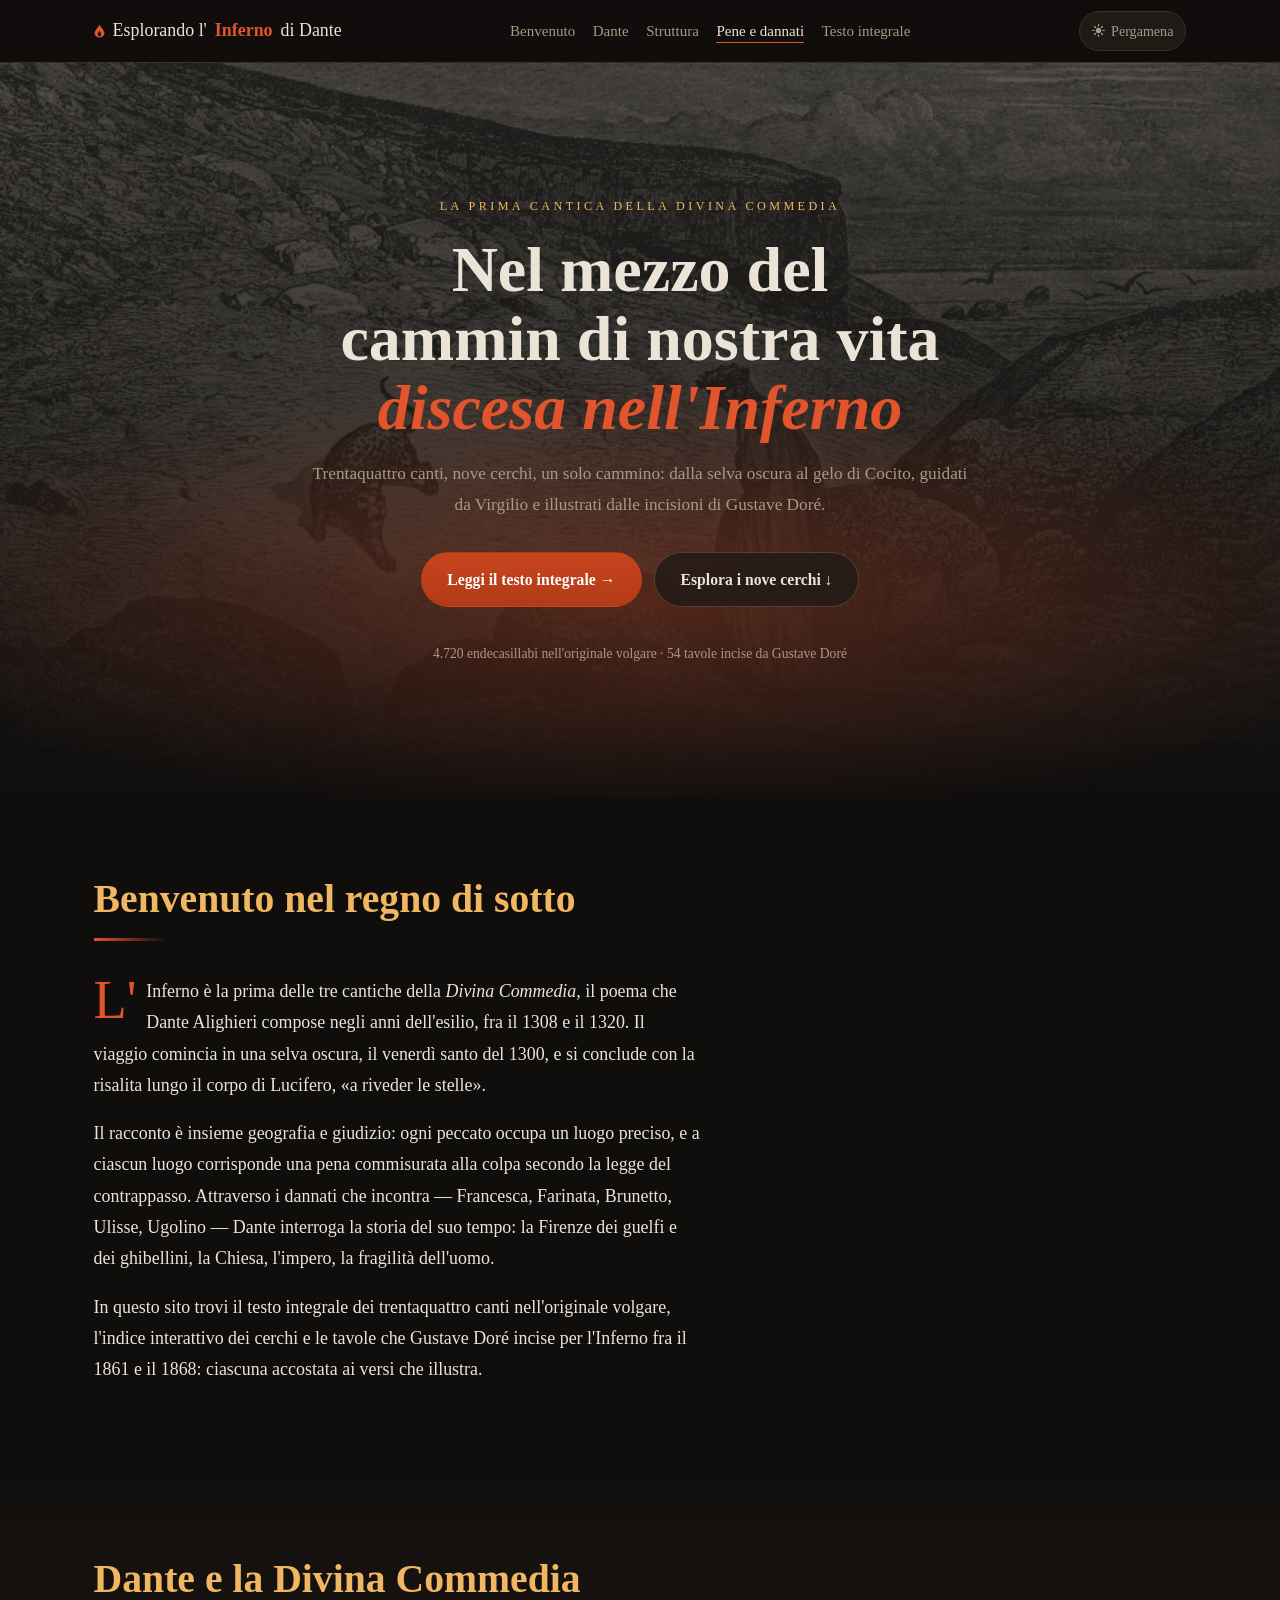
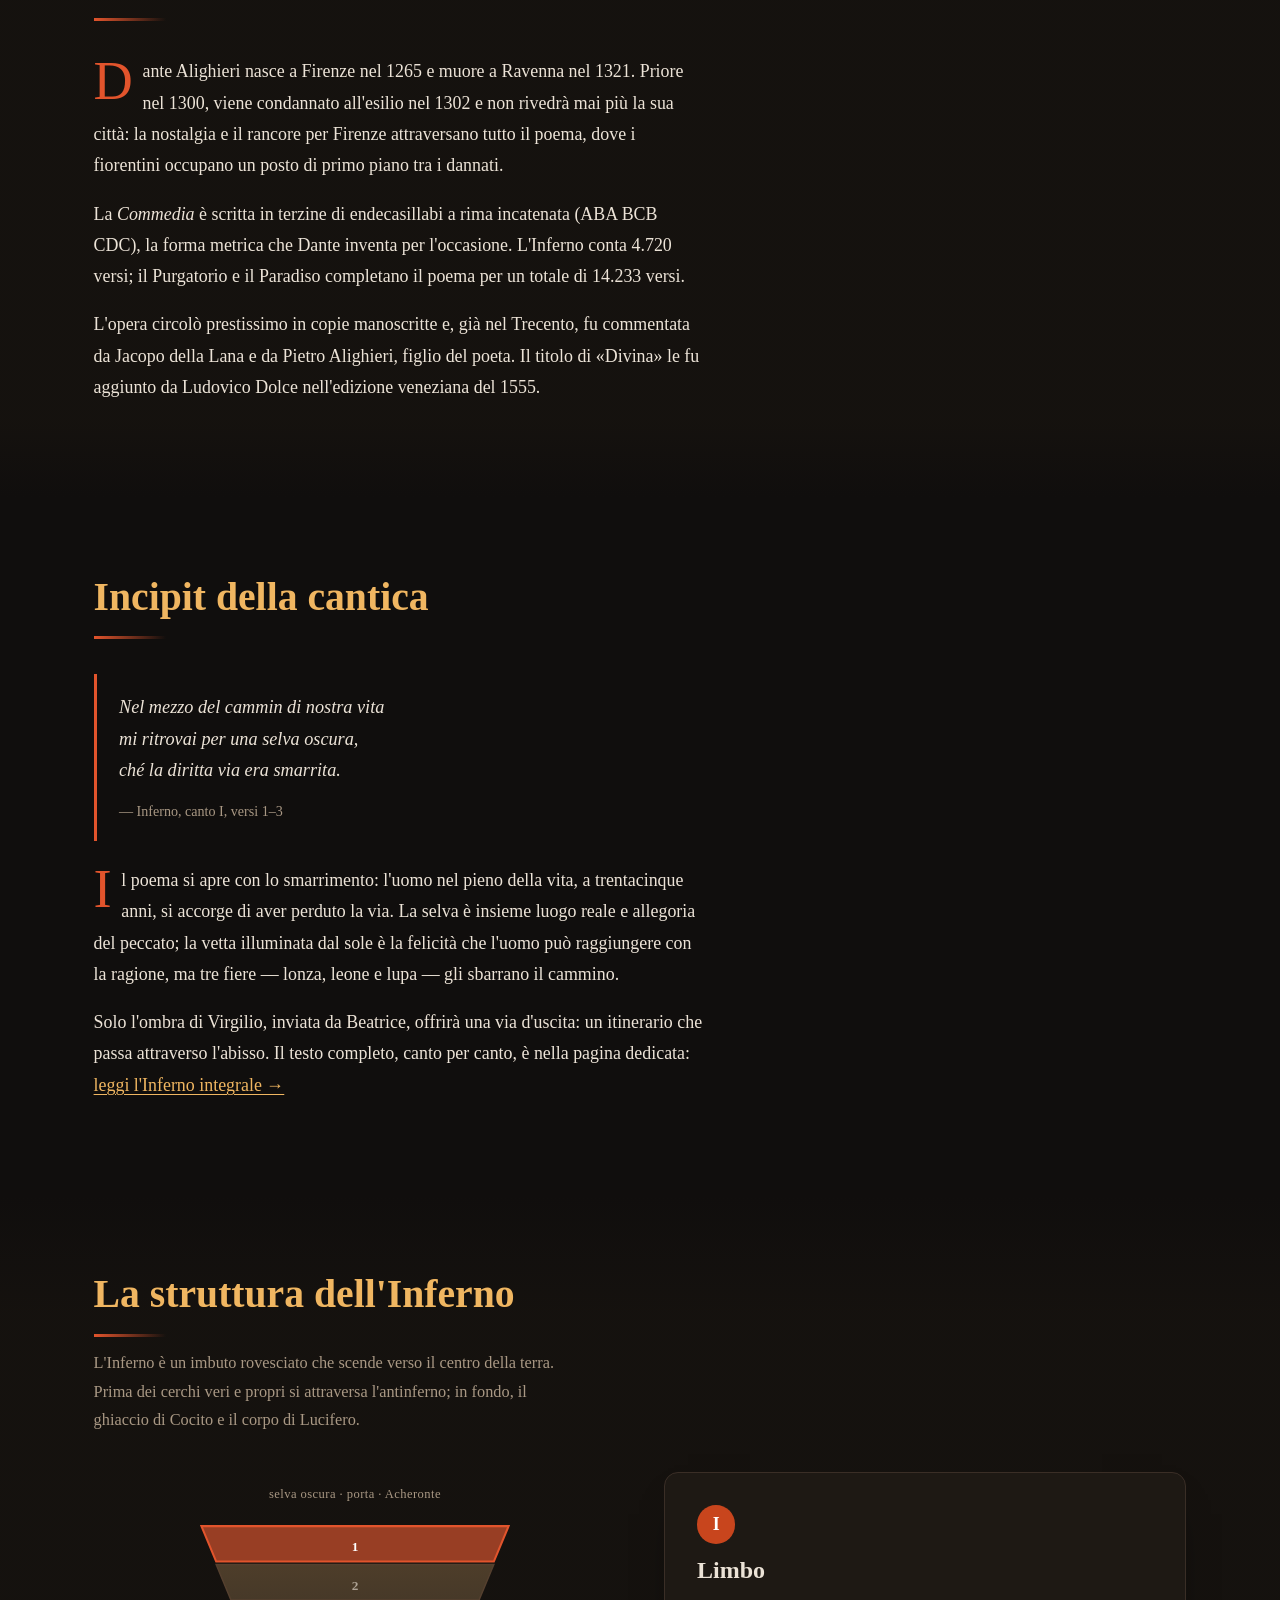
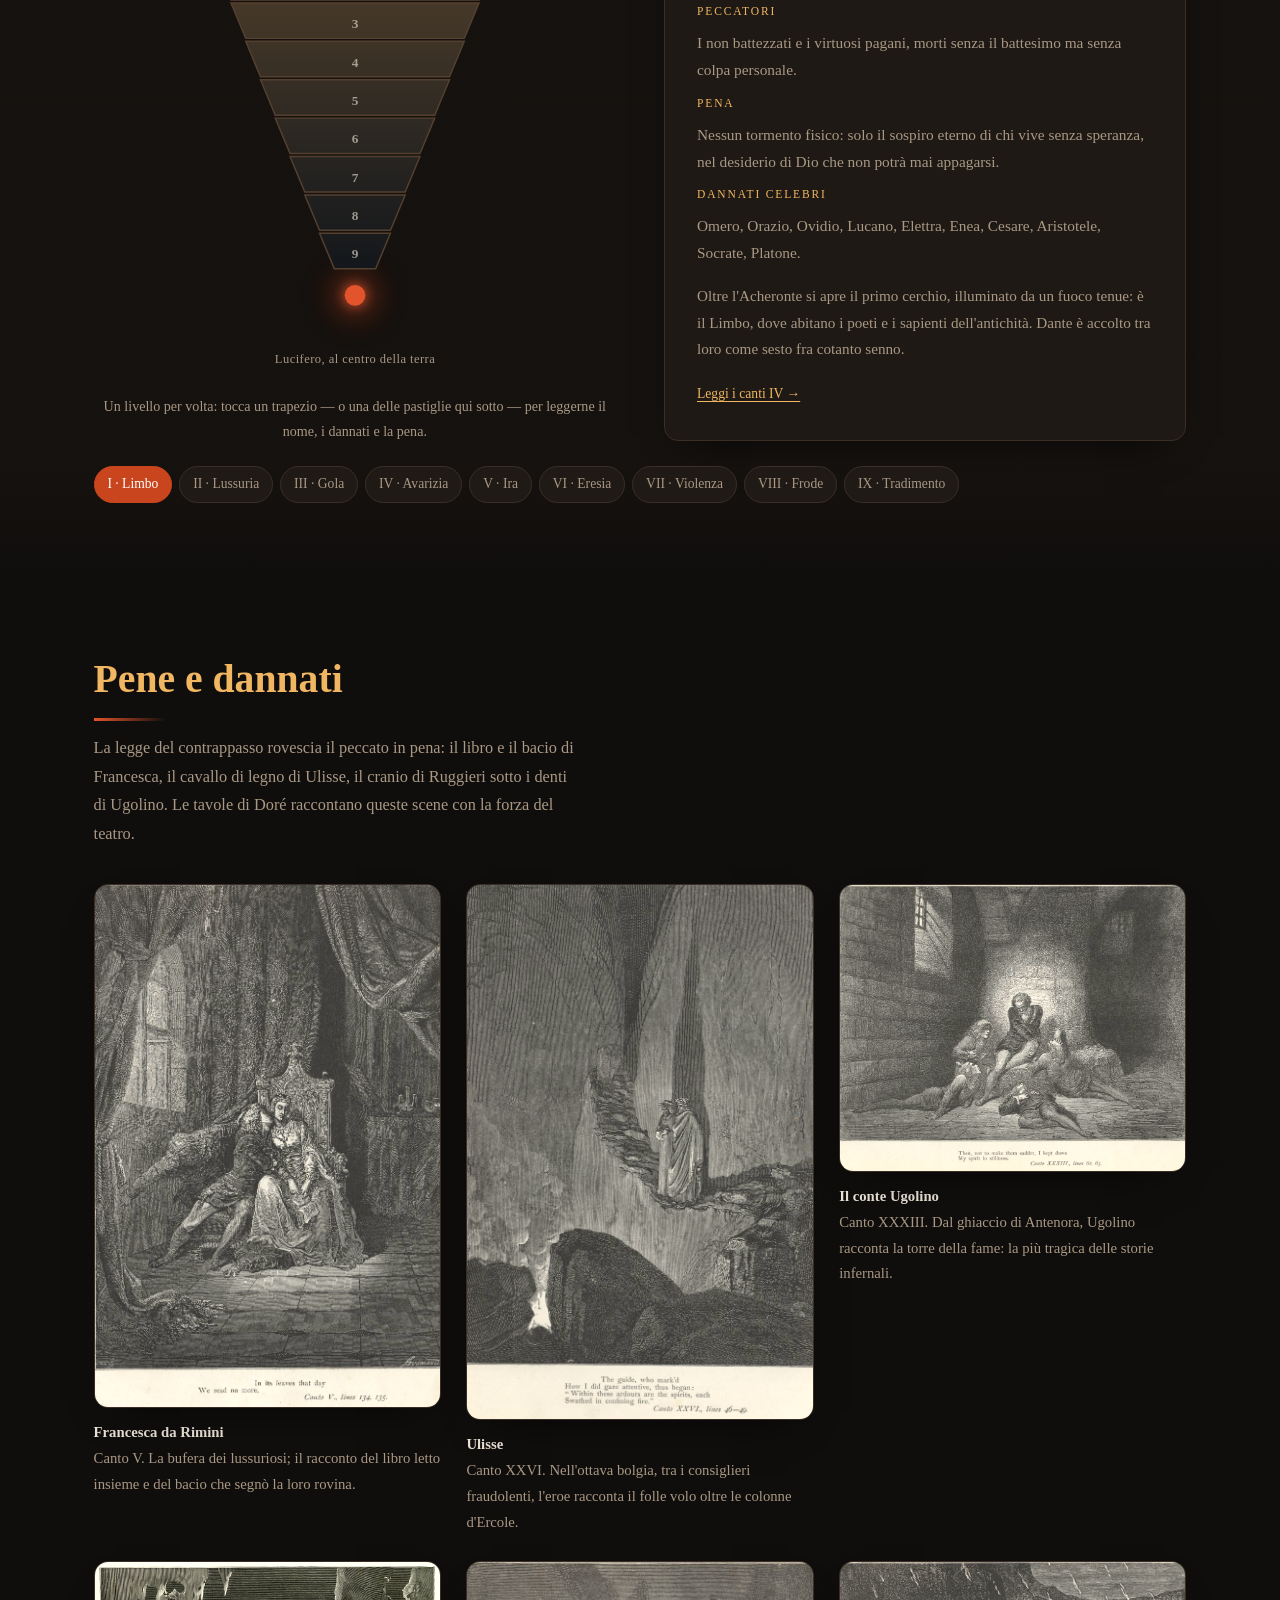
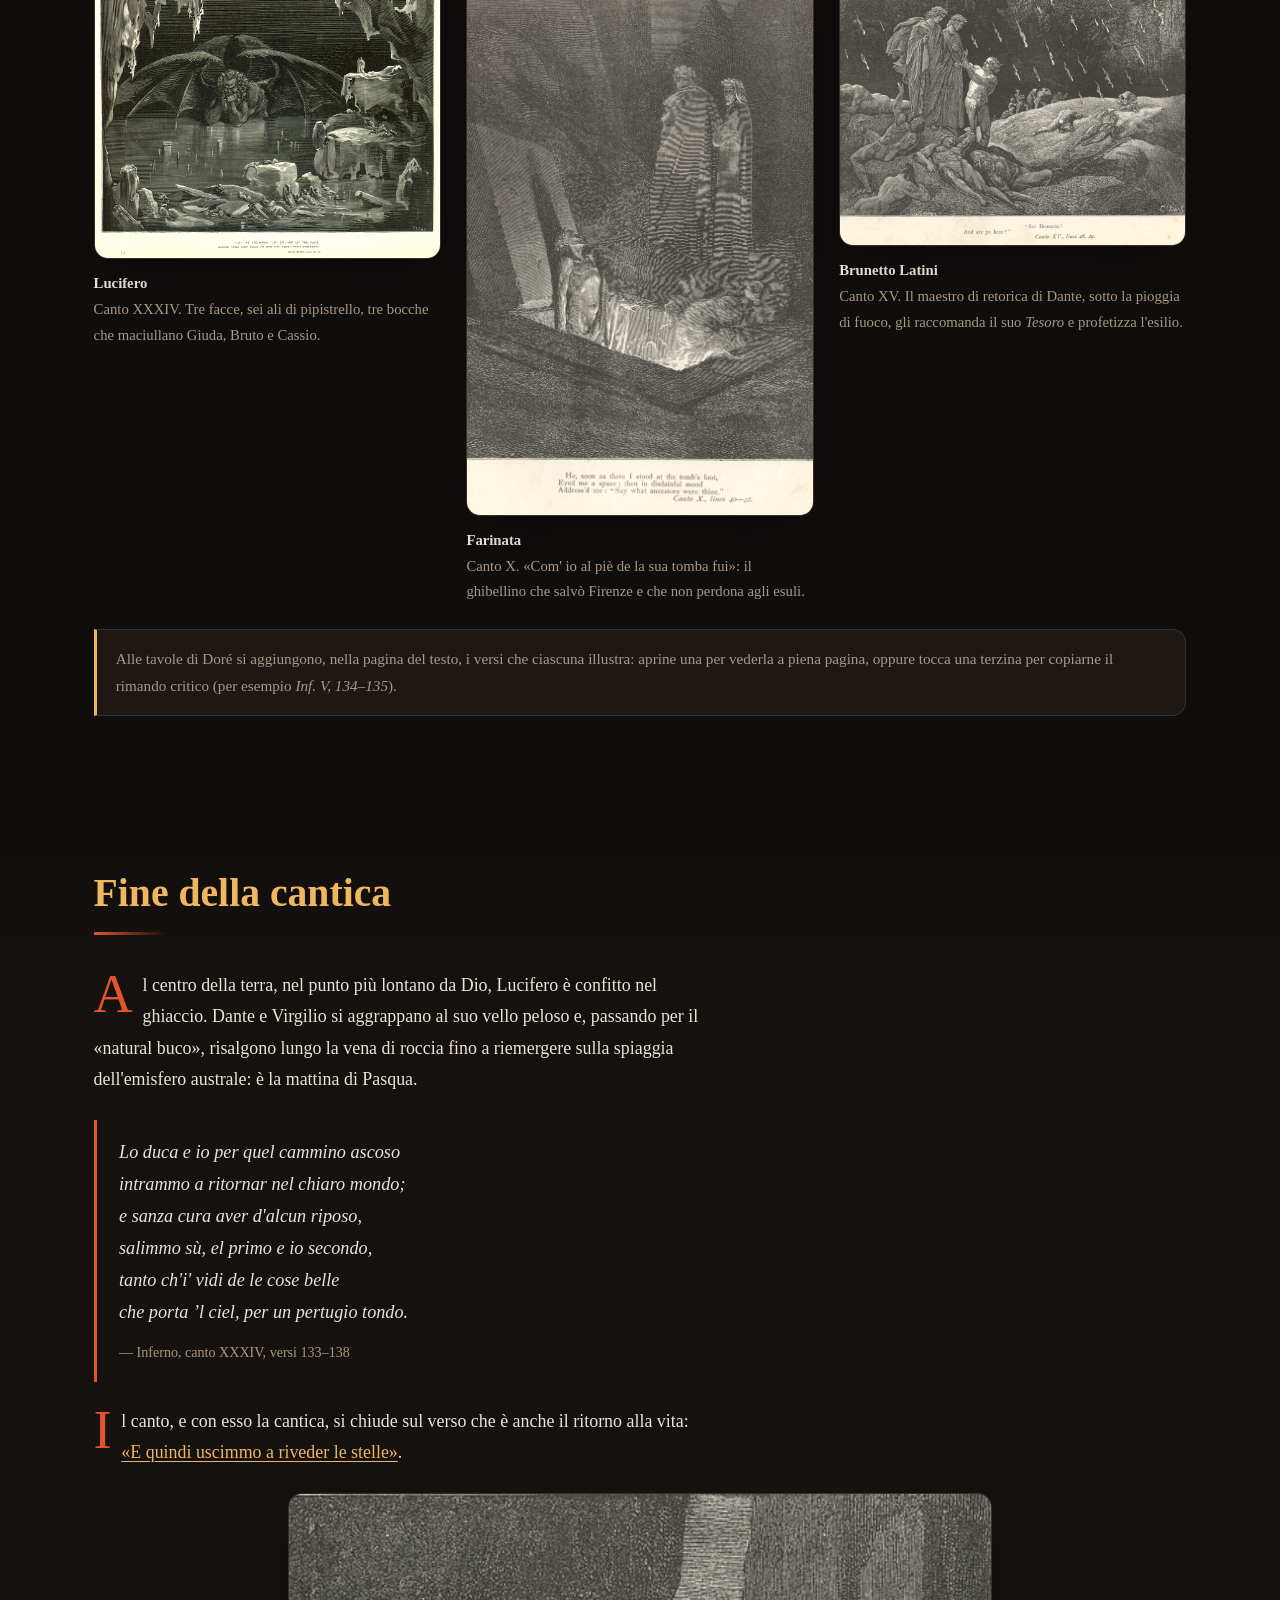
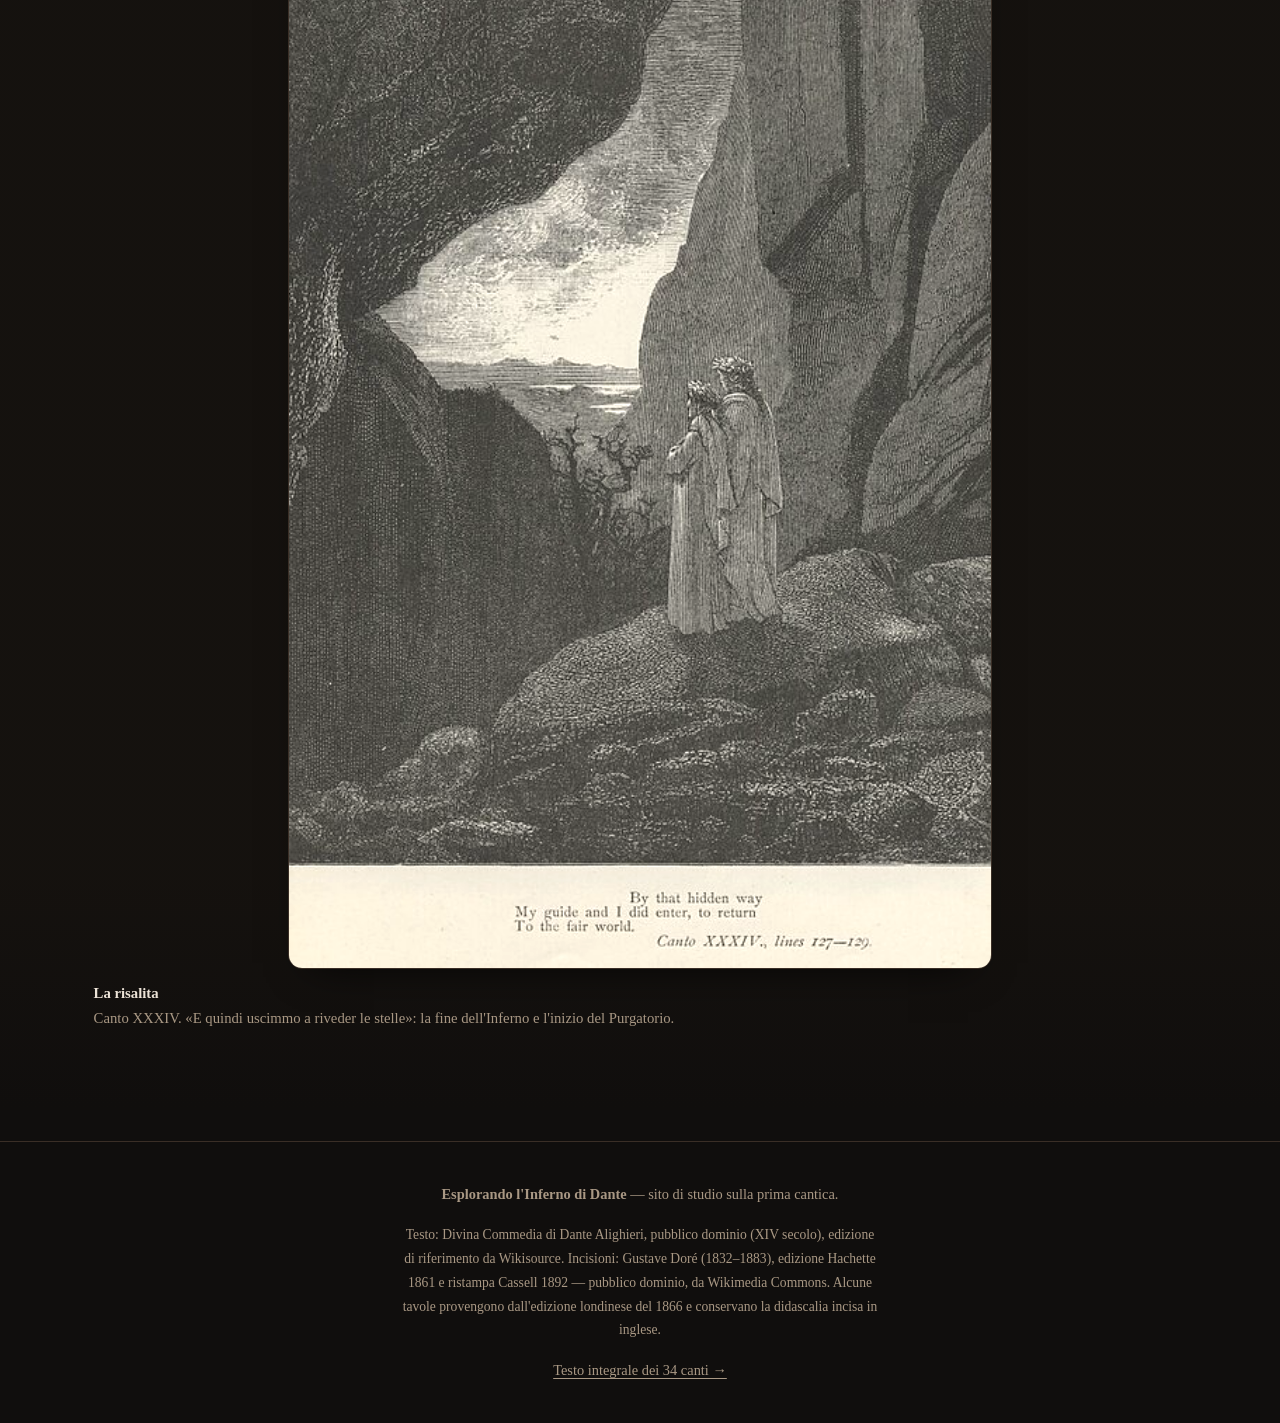
==== index.html @ e242aa93 "Pubblica il sito dell'Inferno con le interazioni corrette Le tre pagine del sito (copertina, testo i" ====
<!DOCTYPE html>
<html lang="it" data-tema="notte">
<head>
    <meta charset="UTF-8">
    <meta name="viewport" content="width=device-width, initial-scale=1.0">
    <meta name="description" content="Viaggio guidato nell'Inferno della Divina Commedia di Dante Alighieri: la struttura dei nove cerchi, le pene, i dannati più celebri e le tavole incise da Gustave Doré.">
    <meta name="theme-color" content="#100e0d">
    <meta name="color-scheme" content="dark light">
    <title>Esplorando l'Inferno di Dante</title>
    <meta property="og:type" content="website">
    <meta property="og:locale" content="it_IT">
    <meta property="og:site_name" content="Esplorando l'Inferno di Dante">
    <meta property="og:title" content="Esplorando l'Inferno di Dante">
    <meta property="og:description" content="Viaggio guidato nell'Inferno della Divina Commedia: i nove cerchi, le pene, i dannati più celebri e le tavole incise da Gustave Doré.">
    <meta property="og:image" content="https://broctrl.github.io/dansdantis/assets/dore/canto-01-1.jpg">
    <meta property="og:image:width" content="977">
    <meta property="og:image:height" content="828">
    <meta property="og:image:alt" content="Incisione di Gustave Doré per il canto I dell'Inferno.">
    <meta property="og:url" content="https://broctrl.github.io/dansdantis/">
    <meta name="twitter:card" content="summary_large_image">
    <link rel="canonical" href="https://broctrl.github.io/dansdantis/">
    <link rel="icon" href="assets/favicon.svg" type="image/svg+xml">
    <!-- iOS non legge le icone vettoriali: qui ne serve una raster. Safari,
         che le legge, usa la stessa per la scheda fissata. -->
    <link rel="apple-touch-icon" href="assets/apple-touch-icon.png">
    <link rel="mask-icon" href="assets/favicon.svg" color="#e2542c">
    <script>
        /* Il tema scelto è applicato prima del primo disegno: senza questo
           script la pagina comparirebbe notturna e poi cambierebbe tinta. */
        (function () {
            try {
                var tema = localStorage.getItem("inferno-tema");
                if (tema === "chiaro" || tema === "notte") {
                    document.documentElement.dataset.tema = tema;
                }
            } catch (e) { /* memoria locale negata: resta il tema predefinito */ }
        })();
    </script>
    <link rel="stylesheet" href="assets/site.css?v=5fa249b3">
    <script type="application/ld+json">
        {
            "@context": "https://schema.org",
            "@type": "WebSite",
            "name": "Esplorando l'Inferno di Dante",
            "inLanguage": "it",
            "description": "Viaggio guidato nell'Inferno della Divina Commedia: i nove cerchi, le pene, i dannati più celebri e le tavole incise da Gustave Doré.",
            "about": {
                "@type": "Book",
                "name": "Inferno",
                "alternateName": "La Divina Commedia — Inferno",
                "author": { "@type": "Person", "name": "Dante Alighieri" },
                "illustrator": { "@type": "Person", "name": "Gustave Doré" },
                "inLanguage": "it",
                "isAccessibleForFree": true
            }
        }
    </script>
</head>
<body>

<div id="progresso" aria-hidden="true"></div>
<a class="salta-al-contenuto" href="#benvenuto">Salta al contenuto</a>

<header class="site-header">
    <div class="container header-inner">
        <a href="index.html" class="logo">
            <span class="logo-fiamma" aria-hidden="true"></span>
            <span class="logo-lungo">Esplorando l'</span><strong>Inferno</strong> di Dante
        </a>
        <nav aria-label="Navigazione principale">
            <ul class="nav-links">
                <li><a href="#benvenuto">Benvenuto</a></li>
                <li><a href="#dante">Dante</a></li>
                <li><a href="#struttura">Struttura</a></li>
                <li><a href="#pene">Pene e dannati</a></li>
                <li><a href="inferno.html">Testo integrale</a></li>
            </ul>
        </nav>
        <div class="comandi">
            <button type="button" class="controllo" data-azione="tema" aria-pressed="false">
                <span class="icona-tema icona-sole" aria-hidden="true"></span>
                <span class="icona-tema icona-luna" aria-hidden="true"></span>
                <span data-etichetta-tema>Pergamena</span>
            </button>
        </div>
    </div>
</header>

<main>

    <!-- Copertina -->
    <section id="copertina" class="copertina">
        <img class="copertina-sfondo" src="assets/dore/canto-01-1.jpg" alt="" aria-hidden="true"
             width="977" height="828" decoding="async" fetchpriority="high">
        <div class="container copertina-interna">
            <p class="occhiello">La prima cantica della Divina Commedia</p>
            <h1>Nel mezzo del cammin di nostra vita<em>discesa nell'Inferno</em></h1>
            <p class="copertina-sommario">
                Trentaquattro canti, nove cerchi, un solo cammino: dalla selva oscura al gelo di
                Cocito, guidati da Virgilio e illustrati dalle incisioni di Gustave Doré.
            </p>
            <div class="azioni">
                <a class="btn btn-primo" href="inferno.html">Leggi il testo integrale →</a>
                <a class="btn btn-secondo" href="#struttura">Esplora i nove cerchi ↓</a>
            </div>
            <p class="copertina-nota">
                4.720 endecasillabi nell'originale volgare · 54 tavole incise da Gustave Doré
            </p>
        </div>
    </section>

    <!-- Benvenuto -->
    <section id="benvenuto" class="sezione">
        <div class="container">
            <div class="sezione-testa">
                <h2>Benvenuto nel regno di sotto</h2>
            </div>
            <div class="prosa">
                <p>
                    L'Inferno è la prima delle tre cantiche della <em>Divina Commedia</em>, il poema che
                    Dante Alighieri compose negli anni dell'esilio, fra il 1308 e il 1320. Il viaggio
                    comincia in una selva oscura, il venerdì santo del 1300, e si conclude con la risalita
                    lungo il corpo di Lucifero, «a riveder le stelle».
                </p>
                <p>
                    Il racconto è insieme geografia e giudizio: ogni peccato occupa un luogo preciso, e a
                    ciascun luogo corrisponde una pena commisurata alla colpa secondo la legge del
                    contrappasso. Attraverso i dannati che incontra — Francesca, Farinata, Brunetto,
                    Ulisse, Ugolino — Dante interroga la storia del suo tempo: la Firenze dei guelfi e dei
                    ghibellini, la Chiesa, l'impero, la fragilità dell'uomo.
                </p>
                <p>
                    In questo sito trovi il testo integrale dei trentaquattro canti nell'originale volgare,
                    l'indice interattivo dei cerchi e le tavole che Gustave Doré incise per l'Inferno fra il
                    1861 e il 1868: ciascuna accostata ai versi che illustra.
                </p>
            </div>
        </div>
    </section>

    <!-- Dante e la Divina Commedia -->
    <section id="dante" class="sezione sezione-alternata">
        <div class="container">
            <div class="sezione-testa">
                <h2>Dante e la Divina Commedia</h2>
            </div>
            <div class="prosa">
                <p>
                    Dante Alighieri nasce a Firenze nel 1265 e muore a Ravenna nel 1321. Priore nel 1300,
                    viene condannato all'esilio nel 1302 e non rivedrà mai più la sua città: la nostalgia e
                    il rancore per Firenze attraversano tutto il poema, dove i fiorentini occupano un posto
                    di primo piano tra i dannati.
                </p>
                <p>
                    La <em>Commedia</em> è scritta in terzine di endecasillabi a rima incatenata (ABA BCB CDC),
                    la forma metrica che Dante inventa per l'occasione. L'Inferno conta 4.720 versi; il
                    Purgatorio e il Paradiso completano il poema per un totale di 14.233 versi.
                </p>
                <p>
                    L'opera circolò prestissimo in copie manoscritte e, già nel Trecento, fu commentata da
                    Jacopo della Lana e da Pietro Alighieri, figlio del poeta. Il titolo di «Divina» le fu
                    aggiunto da Ludovico Dolce nell'edizione veneziana del 1555.
                </p>
            </div>
        </div>
    </section>

    <!-- Incipit -->
    <section id="incipit" class="sezione">
        <div class="container">
            <div class="sezione-testa">
                <h2>Incipit della cantica</h2>
            </div>
            <blockquote class="citazione">
                <p>
                    Nel mezzo del cammin di nostra vita<br>
                    mi ritrovai per una selva oscura,<br>
                    ché la diritta via era smarrita.
                </p>
                <cite>— Inferno, canto I, versi 1–3</cite>
            </blockquote>
            <div class="prosa">
                <p>
                    Il poema si apre con lo smarrimento: l'uomo nel pieno della vita, a trentacinque anni,
                    si accorge di aver perduto la via. La selva è insieme luogo reale e allegoria del
                    peccato; la vetta illuminata dal sole è la felicità che l'uomo può raggiungere con la
                    ragione, ma tre fiere — lonza, leone e lupa — gli sbarrano il cammino.
                </p>
                <p>
                    Solo l'ombra di Virgilio, inviata da Beatrice, offrirà una via d'uscita: un itinerario
                    che passa attraverso l'abisso. Il testo completo, canto per canto, è nella pagina
                    dedicata: <a href="inferno.html">leggi l'Inferno integrale →</a>
                </p>
            </div>
        </div>
    </section>

    <!-- Struttura geografica: mappa interattiva -->
    <section id="struttura" class="sezione sezione-alternata">
        <div class="container">
            <div class="sezione-testa">
                <h2>La struttura dell'Inferno</h2>
                <p class="sezione-sommario">
                    L'Inferno è un imbuto rovesciato che scende verso il centro della terra. Prima dei
                    cerchi veri e propri si attraversa l'antinferno; in fondo, il ghiaccio di Cocito e
                    il corpo di Lucifero.
                </p>
            </div>

            <div class="mappa">
                <div class="mappa-disegno">
                    <svg viewBox="0 0 260 344" role="group" aria-label="Sezione dell'imbuto dell'Inferno, dal primo cerchio al nono">
                        <defs>
                            <!-- Una sola sfumatura per tutto l'imbuto, in coordinate
                                 assolute: ogni livello pesca la sua parte, così il
                                 disegno si fa più cupo scendendo. -->
                            <linearGradient id="imbuto-cupo" gradientUnits="userSpaceOnUse" x1="0" y1="38" x2="0" y2="270">
                                <stop offset="0" class="imbuto-alto"></stop>
                                <stop offset="1" class="imbuto-fondo"></stop>
                            </linearGradient>
                            <radialGradient id="imbuto-centro" gradientUnits="userSpaceOnUse" cx="130" cy="288" r="40">
                                <stop offset="0" class="centro-alto"></stop>
                                <stop offset="1" class="centro-fondo"></stop>
                            </radialGradient>
                        </defs>
                        <circle class="mappa-alone" cx="130" cy="288" r="40"></circle>
                        <g class="cerchio" data-cerchio="0">
                            <polygon class="anello" points="26,38 234,38 224,62 36,62"></polygon>
                            <text class="mappa-numero" x="130" y="53">1</text>
                        </g>
                        <g class="cerchio" data-cerchio="1">
                            <polygon class="anello" points="36,64 224,64 214,88 46,88"></polygon>
                            <text class="mappa-numero" x="130" y="79">2</text>
                        </g>
                        <g class="cerchio" data-cerchio="2">
                            <polygon class="anello" points="46,90 214,90 204,114 56,114"></polygon>
                            <text class="mappa-numero" x="130" y="105">3</text>
                        </g>
                        <g class="cerchio" data-cerchio="3">
                            <polygon class="anello" points="56,116 204,116 194,140 66,140"></polygon>
                            <text class="mappa-numero" x="130" y="131">4</text>
                        </g>
                        <g class="cerchio" data-cerchio="4">
                            <polygon class="anello" points="66,142 194,142 184,166 76,166"></polygon>
                            <text class="mappa-numero" x="130" y="157">5</text>
                        </g>
                        <g class="cerchio" data-cerchio="5">
                            <polygon class="anello" points="76,168 184,168 174,192 86,192"></polygon>
                            <text class="mappa-numero" x="130" y="183">6</text>
                        </g>
                        <g class="cerchio" data-cerchio="6">
                            <polygon class="anello" points="86,194 174,194 164,218 96,218"></polygon>
                            <text class="mappa-numero" x="130" y="209">7</text>
                        </g>
                        <g class="cerchio" data-cerchio="7">
                            <polygon class="anello" points="96,220 164,220 154,244 106,244"></polygon>
                            <text class="mappa-numero" x="130" y="235">8</text>
                        </g>
                        <g class="cerchio" data-cerchio="8">
                            <polygon class="anello" points="106,246 154,246 144,270 116,270"></polygon>
                            <text class="mappa-numero" x="130" y="261">9</text>
                        </g>
                        <circle class="mappa-centro" cx="130" cy="288" r="7"></circle>
                        <text class="mappa-etichetta" x="130" y="19">selva oscura · porta · Acheronte</text>
                        <text class="mappa-etichetta" x="130" y="334">Lucifero, al centro della terra</text>
                    </svg>
                    <p class="mappa-nota">
                        Un livello per volta: tocca un trapezio — o una delle pastiglie qui sotto —
                        per leggerne il nome, i dannati e la pena.
                    </p>
                </div>

                <div class="mappa-scheda" id="scheda-cerchio" data-scheda-cerchio>
                    <span class="scheda-numero" data-scheda-numero>1</span>
                    <h3 data-scheda-nome>Limbo</h3>
                    <noscript>
                        <p class="scheda-avviso">
                            Con JavaScript attivo, toccando un livello dell'imbuto compaiono qui i
                            peccatori, la pena e i dannati che lo abitano. Senza, i nove cerchi
                            restano comunque leggibili nell'elenco che segue.
                        </p>
                    </noscript>
                    <dl data-scheda-campo hidden>
                        <dt>Peccatori</dt>
                        <dd data-scheda-peccatori>—</dd>
                        <dt>Pena</dt>
                        <dd data-scheda-pena>—</dd>
                        <dt>Dannati celebri</dt>
                        <dd data-scheda-dannati>—</dd>
                    </dl>
                    <p data-scheda-campo data-scheda-testo hidden>—</p>
                    <a class="tavola-rimando" data-scheda-campo data-scheda-canti href="inferno.html#canto-4" hidden>—</a>
                </div>
            </div>

            <ul class="elenco-cerchi" aria-label="Scegli un cerchio">
                <li><button type="button" data-scelta-cerchio="0" aria-pressed="true">I · Limbo</button></li>
                <li><button type="button" data-scelta-cerchio="1" aria-pressed="false">II · Lussuria</button></li>
                <li><button type="button" data-scelta-cerchio="2" aria-pressed="false">III · Gola</button></li>
                <li><button type="button" data-scelta-cerchio="3" aria-pressed="false">IV · Avarizia</button></li>
                <li><button type="button" data-scelta-cerchio="4" aria-pressed="false">V · Ira</button></li>
                <li><button type="button" data-scelta-cerchio="5" aria-pressed="false">VI · Eresia</button></li>
                <li><button type="button" data-scelta-cerchio="6" aria-pressed="false">VII · Violenza</button></li>
                <li><button type="button" data-scelta-cerchio="7" aria-pressed="false">VIII · Frode</button></li>
                <li><button type="button" data-scelta-cerchio="8" aria-pressed="false">IX · Tradimento</button></li>
            </ul>

            <script type="application/json" data-dati-cerchi>
            [
              {
                "numero": "I",
                "nome": "Limbo",
                "peccatori": "I non battezzati e i virtuosi pagani, morti senza il battesimo ma senza colpa personale.",
                "pena": "Nessun tormento fisico: solo il sospiro eterno di chi vive senza speranza, nel desiderio di Dio che non potrà mai appagarsi.",
                "dannati": "Omero, Orazio, Ovidio, Lucano, Elettra, Enea, Cesare, Aristotele, Socrate, Platone.",
                "testo": "Oltre l'Acheronte si apre il primo cerchio, illuminato da un fuoco tenue: è il Limbo, dove abitano i poeti e i sapienti dell'antichità. Dante è accolto tra loro come sesto fra cotanto senno.",
                "canti": "IV",
                "cantoIniziale": 4
              },
              {
                "numero": "II",
                "nome": "Lussuria",
                "peccatori": "I peccatori carnali, che sottoposero la ragione all'istinto.",
                "pena": "Travolti senza posa dalla bufera infernale, che li sbatte e li percuote come il vento della passione.",
                "dannati": "Semiramide, Didone, Cleopatra, Elena, Achille, Paride, Tristano, Paolo e Francesca.",
                "testo": "Minosse, con la coda avvolta intorno al corpo, assegna a ciascuno il suo cerchio. Qui la tempesta non si ferma mai; nel mezzo della bufera Dante ascolta il racconto di Francesca da Rimini, e per la pietà cade come corpo morto.",
                "canti": "V",
                "cantoIniziale": 5
              },
              {
                "numero": "III",
                "nome": "Gola",
                "peccatori": "I golosi, che fecero della gola il centro della loro vita.",
                "pena": "Distesi in terra sotto una pioggia greve di acqua fetida e grandine, nel fango, straziati da Cerbero.",
                "dannati": "Ciacco, il fiorentino che profetizza le discordie di Firenze.",
                "testo": "Cerbero, il cane a tre gole, graffia e scuoia le anime; Virgilio lo calma gettandogli una manciata di terra. È il canto politico per eccellenza: Ciacco parla della lotta tra bianchi e neri, della superbia, dell'invidia e dell'avarizia dei fiorentini.",
                "canti": "VI",
                "cantoIniziale": 6
              },
              {
                "numero": "IV",
                "nome": "Avarizia e prodigalità",
                "peccatori": "Gli avari e i prodighi, che non conobbero misura nell'uso dei beni.",
                "pena": "Si spingono l'uno contro l'altro enormi pesi con la forza del petto, insultandosi: «Perché tieni?» e «Perché burli?».",
                "dannati": "Nessun nome: solo la massa anonima degli avari e dei prodighi, e la Fortuna che «volve sua spera».",
                "testo": "Il cerchio è guardato da Pluto, che Virgilio zittisce con una battuta. Nel quarto cerchio Dante incontra anche la dottrina della Fortuna, ministra di Dio, che distribuisce e toglie i beni del mondo senza che gli uomini possano opporvisi.",
                "canti": "VII",
                "cantoIniziale": 7
              },
              {
                "numero": "V",
                "nome": "Ira e accidia",
                "peccatori": "Gli iracondi e gli accidiosi: i primi si percuotono nella palude Stigia, i secondi gorgogliano sotto il fango.",
                "pena": "Immersi nella palude Stigia: gli iracondi si sbranano tra loro, gli accidiosi restano sommersi nel fango e possono parlare solo con un gorgoglio.",
                "dannati": "Filippo Argenti, il fiorentino superbo che Dante respinge senza pietà.",
                "testo": "Flegiàs traghetta i due poeti sulla palude Stigia, fino alle mura della città di Dite. Sulla riva si affacciano i diavoli, che chiudono le porte: il viaggio verso il male più grave comincia con un ostacolo.",
                "canti": "VII–VIII",
                "cantoIniziale": 8
              },
              {
                "numero": "VI",
                "nome": "Eresia",
                "peccatori": "Gli eretici, e fra loro gli epicurei che dissero morta l'anima con il corpo.",
                "pena": "Chiusi in tombe infocate, aperte e ardenti, dalla città di Dite in poi.",
                "dannati": "Farinata degli Uberti, Cavalcante de' Cavalcanti, l'imperatore Federico II, papa Anastasio II.",
                "testo": "Dentro le mura di Dite le tombe bruciano in eterno. Farinata, ghibellino fiero e magnanimo, si leva dal sepolcro e parla a Dante di Firenze e della sua vendetta; Cavalcante gli chiede del figlio Guido. Qui si spiega perché i dannati vedano il futuro ma non il presente.",
                "canti": "IX–XI",
                "cantoIniziale": 9
              },
              {
                "numero": "VII",
                "nome": "Violenza",
                "peccatori": "I violenti contro il prossimo, contro se stessi e contro Dio, la natura e l'arte.",
                "pena": "Nel Flegetonte i tiranni sono immersi nel sangue caldo, saettati dai centauri; nel bosco dei suicidi le anime sono alberi straziati dalle Arpie; sul sabbione infuocato cade una pioggia di fuoco.",
                "dannati": "Pier delle Vigne, Capaneo, Brunetto Latini, Iacopo Rusticucci, Guido Guerra, Tegghiaio Aldobrandi.",
                "testo": "Il settimo cerchio è tripartito: il fiume di sangue bollente, il bosco dei suicidi (dove chi si uccise si è trasformato in pianta) e il sabbione dove i violenti contro Dio bestemmiano, i sodomiti camminano e gli usurai siedono. Sullo sfondo emerge Gerione, la frode.",
                "canti": "XII–XVII",
                "cantoIniziale": 12
              },
              {
                "numero": "VIII",
                "nome": "Frode",
                "peccatori": "I fraudolenti: chi ingannò chi non si fida, secondo dieci forme diverse di frode.",
                "pena": "Dieci bolge scavate nella pietra: pece bollente, cappe di piombo, serpenti, fiamme parlanti, squarci e malattie.",
                "dannati": "Ulisse e Diomede, Guido da Montefeltro, Maometto, Bertran de Born, Gianni Schicchi, maestro Adamo, Vanni Fucci, Caifàs.",
                "testo": "Malebolge è il regno dell'ingegno perverso: ruffiani e seduttori, adulatori, simoniaci, indovini, barattieri, ipocriti, ladri, consiglieri fraudolenti, seminatori di discordia, falsari. Qui si incontra anche il canto politico più duro, quello di Maometto, e il folle volo di Ulisse oltre le colonne d'Ercole.",
                "canti": "XVIII–XXX",
                "cantoIniziale": 18
              },
              {
                "numero": "IX",
                "nome": "Tradimento",
                "peccatori": "I traditori dei parenti, della patria, degli ospiti e dei benefattori.",
                "pena": "Conficcati nel ghiaccio del Cocito, in quattro zone: Caina, Antenora, Ptolomea e Giudecca.",
                "dannati": "Bocca degli Abati, il conte Ugolino e l'arcivescovo Ruggieri, Branca Doria, Giuda, Bruto e Cassio.",
                "testo": "Il pozzo dei giganti immette nel lago ghiacciato di Cocito, dove il freddo ha spento ogni calore. Al centro, confitto nella ghiaccia, Lucifero maciulla i tre traditori più gravi; risalendo lungo il suo corpo, Dante e Virgilio escono a riveder le stelle.",
                "canti": "XXXI–XXXIV",
                "cantoIniziale": 31
              }
            ]
            </script>
        </div>
    </section>

    <!-- Pene e dannati -->
    <section id="pene" class="sezione">
        <div class="container">
            <div class="sezione-testa">
                <h2>Pene e dannati</h2>
                <p class="sezione-sommario">
                    La legge del contrappasso rovescia il peccato in pena: il libro e il bacio di
                    Francesca, il cavallo di legno di Ulisse, il cranio di Ruggieri sotto i denti di
                    Ugolino. Le tavole di Doré raccontano queste scene con la forza del teatro.
                </p>
            </div>

            <div class="tavole">
                <figure class="tavola da-comparire">
                    <button type="button" class="tavola-immagine" data-tavola
                            data-didascalia="Paolo e Francesca: il libro di Lancillotto, il bacio, la rovina dei due cognati."
                            data-versi="Inferno, canto V, versi 133–135"
                            data-credito="Incisione di Gustave Doré, 1861 — pubblico dominio (Wikimedia Commons)">
                        <img src="assets/dore/canto-05-3.jpg" width="715" height="1083" loading="lazy" decoding="async"
                             alt="Incisione di Doré: Paolo e Francesca avvolti dalla bufera infernale">
                    </button>
                    <figcaption>
                        <strong>Francesca da Rimini</strong>
                        Canto V. La bufera dei lussuriosi; il racconto del libro letto insieme e del
                        bacio che segnò la loro rovina.
                    </figcaption>
                </figure>

                <figure class="tavola da-comparire">
                    <button type="button" class="tavola-immagine" data-tavola
                            data-didascalia="Le fiamme dei consiglieri fraudolenti; tra loro la fiamma di Ulisse e Diomede: «de’ remi facemmo ali al folle volo»."
                            data-versi="Inferno, canto XXVI, versi 46–51"
                            data-credito="Incisione di Gustave Doré, 1861 — pubblico dominio (Wikimedia Commons)">
                        <img src="assets/dore/canto-26-1.jpg" width="708" height="1097" loading="lazy" decoding="async"
                             alt="Incisione di Doré: Ulisse e Diomede dentro una fiamma nell'ottava bolgia">
                    </button>
                    <figcaption>
                        <strong>Ulisse</strong>
                        Canto XXVI. Nell'ottava bolgia, tra i consiglieri fraudolenti, l'eroe racconta
                        il folle volo oltre le colonne d'Ercole.
                    </figcaption>
                </figure>

                <figure class="tavola da-comparire">
                    <button type="button" class="tavola-immagine" data-tavola
                            data-didascalia="Nella torre della fame, i figli si offrono al padre: Ugolino tace e si rode dentro."
                            data-versi="Inferno, canto XXXIII, versi 61–63"
                            data-credito="Incisione di Gustave Doré, 1861 — pubblico dominio (Wikimedia Commons)">
                        <img src="assets/dore/canto-33-1.jpg" width="960" height="797" loading="lazy" decoding="async"
                             alt="Incisione di Doré: Ugolino addenta il cranio di Ruggieri nel ghiaccio">
                    </button>
                    <figcaption>
                        <strong>Il conte Ugolino</strong>
                        Canto XXXIII. Dal ghiaccio di Antenora, Ugolino racconta la torre della fame:
                        la più tragica delle storie infernali.
                    </figcaption>
                </figure>

                <figure class="tavola da-comparire">
                    <button type="button" class="tavola-immagine" data-tavola
                            data-didascalia="«Ecco Dite»: davanti a Dante e Virgilio si leva Lucifero, «lo imperador del doloroso regno»."
                            data-versi="Inferno, canto XXXIV, versi 19–21"
                            data-credito="Incisione di Gustave Doré, 1861 — pubblico dominio (Wikimedia Commons)">
                        <img src="assets/dore/canto-34-1.jpg" width="960" height="824" loading="lazy" decoding="async"
                             alt="Incisione di Doré: Lucifero gigantesco confitto nel ghiaccio di Cocito">
                    </button>
                    <figcaption>
                        <strong>Lucifero</strong>
                        Canto XXXIV. Tre facce, sei ali di pipistrello, tre bocche che maciullano Giuda,
                        Bruto e Cassio.
                    </figcaption>
                </figure>

                <figure class="tavola da-comparire">
                    <button type="button" class="tavola-immagine" data-tavola
                            data-didascalia="Farinata degli Uberti si leva dal sepolcro infuocato degli eretici: «Chi fuor li maggior tui?»."
                            data-versi="Inferno, canto X, versi 40–42"
                            data-credito="Incisione di Gustave Doré, 1861 — pubblico dominio (Wikimedia Commons)">
                        <img src="assets/dore/canto-10-1.jpg" width="700" height="1121" loading="lazy" decoding="async"
                             alt="Incisione di Doré: Farinata emerge da un sarcofago infuocato">
                    </button>
                    <figcaption>
                        <strong>Farinata</strong>
                        Canto X. «Com' io al piè de la sua tomba fui»: il ghibellino che salvò Firenze
                        e che non perdona agli esuli.
                    </figcaption>
                </figure>

                <figure class="tavola da-comparire">
                    <button type="button" class="tavola-immagine" data-tavola
                            data-didascalia="Brunetto Latini prende Dante per la veste, tra i sodomiti del sabbione: «Siete voi qui, ser Brunetto?»."
                            data-versi="Inferno, canto XV, versi 28–30"
                            data-credito="Incisione di Gustave Doré, 1861 — pubblico dominio (Wikimedia Commons)">
                        <img src="assets/dore/canto-15-1.jpg" width="960" height="788" loading="lazy" decoding="async"
                             alt="Incisione di Doré: Brunetto Latini afferra la veste di Dante">
                    </button>
                    <figcaption>
                        <strong>Brunetto Latini</strong>
                        Canto XV. Il maestro di retorica di Dante, sotto la pioggia di fuoco, gli
                        raccomanda il suo <em>Tesoro</em> e profetizza l'esilio.
                    </figcaption>
                </figure>
            </div>

            <p class="avviso">
                Alle tavole di Doré si aggiungono, nella pagina del testo, i versi che ciascuna illustra:
                aprine una per vederla a piena pagina, oppure tocca una terzina per copiarne il rimando
                critico (per esempio <em>Inf. V, 134–135</em>).
            </p>
        </div>
    </section>

    <!-- Fine della cantica -->
    <section id="fine" class="sezione sezione-alternata">
        <div class="container">
            <div class="sezione-testa">
                <h2>Fine della cantica</h2>
            </div>
            <div class="prosa">
                <p>
                    Al centro della terra, nel punto più lontano da Dio, Lucifero è confitto nel ghiaccio.
                    Dante e Virgilio si aggrappano al suo vello peloso e, passando per il «natural buco»,
                    risalgono lungo la vena di roccia fino a riemergere sulla spiaggia dell'emisfero
                    australe: è la mattina di Pasqua.
                </p>
            </div>
            <blockquote class="citazione">
                <p>
                    Lo duca e io per quel cammino ascoso<br>
                    intrammo a ritornar nel chiaro mondo;<br>
                    e sanza cura aver d'alcun riposo,
                </p>
                <p>
                    salimmo sù, el primo e io secondo,<br>
                    tanto ch'i' vidi de le cose belle<br>
                    che porta ’l ciel, per un pertugio tondo.
                </p>
                <cite>— Inferno, canto XXXIV, versi 133–138</cite>
            </blockquote>
            <div class="prosa">
                <p>
                    Il canto, e con esso la cantica, si chiude sul verso che è anche il ritorno alla vita:
                    <a href="inferno.html#canto-34">«E quindi uscimmo a riveder le stelle»</a>.
                </p>
            </div>

            <div class="tavole">
                <figure class="tavola tavola-in-evidenza da-comparire">
                    <button type="button" class="tavola-immagine" data-tavola
                            data-didascalia="Per un cammino ascoso, lungo il corpo di Lucifero, i due poeti risalgono verso il chiaro mondo."
                            data-versi="Inferno, canto XXXIV, versi 127–129"
                            data-credito="Incisione di Gustave Doré, 1861 — pubblico dominio (Wikimedia Commons)">
                        <img src="assets/dore/canto-34-2.jpg" width="500" height="765" loading="lazy" decoding="async"
                             alt="Incisione di Doré: Dante e Virgilio risalgono lungo il corpo di Lucifero">
                    </button>
                    <figcaption>
                        <strong>La risalita</strong>
                        Canto XXXIV. «E quindi uscimmo a riveder le stelle»: la fine dell'Inferno e
                        l'inizio del Purgatorio.
                    </figcaption>
                </figure>
            </div>
        </div>
    </section>

</main>

<footer class="site-footer">
    <div class="container footer-interno">
        <p><strong>Esplorando l'Inferno di Dante</strong> — sito di studio sulla prima cantica.</p>
        <p class="footer-fonte">
            Testo: Divina Commedia di Dante Alighieri, pubblico dominio (XIV secolo), edizione di
            riferimento da Wikisource. Incisioni: Gustave Doré (1832–1883), edizione Hachette 1861 e
            ristampa Cassell 1892 — pubblico dominio, da Wikimedia Commons. Alcune tavole provengono
            dall'edizione londinese del 1866 e conservano la didascalia incisa in inglese.
        </p>
        <p><a href="inferno.html">Testo integrale dei 34 canti →</a></p>
    </div>
</footer>

<button type="button" class="torna-su" aria-label="Torna all'inizio della pagina" title="Torna su">↑</button>

<script src="assets/site.js?v=5fa249b3"></script>
</body>
</html>
---- assets/site.css ----
/* ==========================================================================
   Esplorando l'Inferno di Dante — foglio di stile condiviso
   Tema notturno (predefinito) e tema pergamena, attivabile dall'utente.
   ========================================================================== */

:root {
    --bg: #100e0d;
    --bg-2: #17130f;
    --surface: #201a16;
    --surface-2: #2a221c;
    --border: #3a2e26;
    --border-forte: #55402f;
    --text: #ece3d7;
    --muted: #a99884;
    --accent: #e2542c;
    --accent-scuro: #b23a18;
    /* Due varianti dello stesso arancione, per i due mestieri che l'accento
       deve fare: stare sopra il fondo come testo leggibile, oppure fare da
       fondo a un testo bianco. L'arancione pieno non regge in nessuno dei
       due casi (4,1 e 3,8 di contrasto): con queste due si sta sopra il 4,5
       richiesto dalle linee guida. */
    --accent-testo: #ee6438;
    --accent-pieno: #c8451d;
    --oro: #f0b661;
    /* L'alone in fondo all'imbuto: sul fondo notturno è luce, su quello
       chiaro sarebbe una macchia, quindi lì si spegne quasi del tutto. */
    --alone: color-mix(in srgb, var(--accent) 42%, transparent);
    --ombra: 0 18px 40px -24px rgba(0, 0, 0, 0.9);
    /* Poco seppia e un filo di contrasto: le incisioni restano leggibili
       senza il velo che prima impastava i mezzi toni. */
    --tavola-filtro: sepia(0.08) contrast(1.09) brightness(1.02);
    /* Le icone sono sagome ritagliate da un tracciato, non emoji: l'emoji la
       disegna il sistema operativo (forma e colori diversi su ogni macchina,
       e sempre a colori) e non seguirebbe il tema. Così invece prendono il
       colore che si dà loro e sono identiche ovunque. */
    --icona-fiamma: url("data:image/svg+xml,%3Csvg xmlns='http://www.w3.org/2000/svg' viewBox='0 0 16 20'%3E%3Cpath fill='%23000' fill-rule='evenodd' d='M8 .6C9.5 4.3 12.2 6.1 13.6 9c1 2 1.6 3 1.6 3.4a7.2 7.2 0 0 1-14.4 0c0-.4.6-1.4 1.6-3.4C3.8 6.1 6.5 4.3 8 .6ZM8 9.6c1 2.4 2.4 3.4 2.4 5.8a2.4 2.4 0 0 1-4.8 0c0-2.4 1.4-3.4 2.4-5.8Z'/%3E%3C/svg%3E");
    --icona-sole: url("data:image/svg+xml,%3Csvg xmlns='http://www.w3.org/2000/svg' viewBox='0 0 16 16'%3E%3Ccircle cx='8' cy='8' r='3.3' fill='%23000'/%3E%3Cpath fill='none' stroke='%23000' stroke-width='1.5' stroke-linecap='round' d='M8 .9v1.7M8 13.4v1.7M.9 8h1.7M13.4 8h1.7M3.1 3.1l1.2 1.2M11.7 11.7l1.2 1.2M3.1 12.9l1.2-1.2M11.7 4.3l1.2-1.2'/%3E%3C/svg%3E");
    --icona-luna: url("data:image/svg+xml,%3Csvg xmlns='http://www.w3.org/2000/svg' viewBox='0 0 16 16'%3E%3Cpath fill='%23000' d='M9.4 1a6.5 6.5 0 1 0 5.6 9.9A5.2 5.2 0 0 1 9.4 1Z'/%3E%3C/svg%3E");
    --raggio: 14px;
    --larghezza: 1160px;
    --colonna-testo: 38rem;
    color-scheme: dark;
}

html[data-tema="chiaro"] {
    --bg: #f3ece0;
    --bg-2: #eae0d0;
    --surface: #fbf6ec;
    --surface-2: #f0e7d7;
    --border: #d8c8ae;
    --border-forte: #bda684;
    --text: #2a2018;
    --muted: #6f604d;
    --accent: #a8340f;
    --accent-scuro: #7f250a;
    --accent-testo: #a8340f;
    --accent-pieno: #a8340f;
    --oro: #8a5a14;
    --alone: color-mix(in srgb, var(--accent) 14%, transparent);
    --ombra: 0 16px 36px -26px rgba(70, 45, 20, 0.65);
    --tavola-filtro: sepia(0.16) contrast(1.04) brightness(1.01);
    color-scheme: light;
}

*, *::before, *::after {
    box-sizing: border-box;
}

* {
    margin: 0;
    padding: 0;
}

/* Le classi con "display" proprio (pastiglie, voci dell'indice) vincerebbero
   sull'attributo [hidden]: questa regola tiene in piedi la convenzione. */
[hidden] {
    display: none !important;
}

html {
    scroll-behavior: smooth;
    -webkit-text-size-adjust: 100%;
    /* Sui dispositivi a tocco il browser disegna un rettangolo di
       evidenziazione attorno all'elemento toccato: sul tema scuro stona. */
    -webkit-tap-highlight-color: transparent;
}

* {
    scrollbar-color: var(--border-forte) transparent;
    scrollbar-width: thin;
}

::-webkit-scrollbar {
    width: 10px;
    height: 10px;
}

::-webkit-scrollbar-track {
    background: color-mix(in srgb, var(--bg) 60%, transparent);
}

::-webkit-scrollbar-thumb {
    background: var(--border-forte);
    border: 2px solid transparent;
    background-clip: content-box;
    border-radius: 999px;
}

::-webkit-scrollbar-thumb:hover {
    background-color: var(--accent);
}

body {
    font-family: Georgia, "Iowan Old Style", "Times New Roman", serif;
    font-size: clamp(1rem, 0.96rem + 0.2vw, 1.12rem);
    line-height: 1.75;
    background-color: var(--bg);
    color: var(--text);
    overflow-x: hidden;
}

img {
    display: block;
    max-width: 100%;
    height: auto;
}

a {
    color: var(--oro);
    text-decoration-thickness: 1px;
    text-underline-offset: 3px;
}

a:hover {
    color: var(--accent-testo);
}

h1, h2, h3, h4 {
    font-family: "Palatino Linotype", Palatino, "Book Antiqua", Georgia, serif;
    line-height: 1.2;
    font-weight: 600;
    text-wrap: balance;
}

:focus-visible {
    outline: 2px solid var(--oro);
    outline-offset: 3px;
    border-radius: 4px;
}

/* Il contorno di fuoco serve a chi naviga da tastiera. Dopo un clic col mouse
   il browser lo disegnerebbe comunque attorno ad alcuni elementi (il livello
   toccato sull'imbuto, il pulsante di una tavola quando il fuoco ci ritorna):
   qui si spegne, lasciando il posto agli indicatori propri di ciascuno. */
html[data-input="puntatore"] :focus-visible:not(input, textarea) {
    outline: none;
}

::selection {
    background: var(--accent-pieno);
    color: #fff;
}

.container {
    width: 100%;
    max-width: var(--larghezza);
    margin-inline: auto;
    padding-inline: clamp(1rem, 0.5rem + 2vw, 2.5rem);
}

.salta-al-contenuto {
    position: absolute;
    left: -9999px;
    top: 0;
    z-index: 100;
    background: var(--accent-pieno);
    color: #fff;
    padding: 0.6rem 1rem;
}

.salta-al-contenuto:focus {
    left: 0.5rem;
    top: 0.5rem;
}

/* --------------------------------------------------------------------------
   Barra di avanzamento e testata
   -------------------------------------------------------------------------- */

#progresso {
    position: fixed;
    inset: 0 auto auto 0;
    height: 3px;
    width: 0;
    background: linear-gradient(90deg, var(--accent-scuro), var(--accent), var(--oro));
    z-index: 60;
    transition: width 0.1s linear;
}

.site-header {
    position: sticky;
    top: 0;
    z-index: 50;
    background: color-mix(in srgb, var(--bg) 88%, transparent);
    backdrop-filter: blur(10px) saturate(1.2);
    border-bottom: 1px solid var(--border);
}

.header-inner {
    display: flex;
    align-items: center;
    justify-content: space-between;
    gap: 0.6rem 1.5rem;
    flex-wrap: wrap;
    padding-block: 0.7rem;
}

.logo {
    display: inline-flex;
    align-items: baseline;
    gap: 0.5rem;
    font-family: "Palatino Linotype", Palatino, Georgia, serif;
    font-size: 1.12rem;
    color: var(--text);
    text-decoration: none;
    white-space: nowrap;
    min-width: 0;
}

.logo-lungo {
    white-space: nowrap;
}

/* La fiamma del marchio: una sagoma riempita con l'accento, così regge su
   entrambi i temi. La misura è fissata qui e non dipende dal carattere. */
.logo-fiamma {
    display: inline-block;
    flex: none;
    align-self: center;
    width: 11px;
    height: 16px;
    background: var(--accent);
    -webkit-mask: var(--icona-fiamma) center / contain no-repeat;
    mask: var(--icona-fiamma) center / contain no-repeat;
    transition: background-color 0.2s ease;
}

.logo:hover .logo-fiamma {
    background: var(--oro);
}

.logo strong {
    color: var(--accent);
    font-weight: 700;
}

.logo:hover {
    color: var(--text);
}

.nav-links {
    display: flex;
    flex-wrap: wrap;
    align-items: center;
    gap: 0.35rem 1.1rem;
    list-style: none;
}

.nav-links a {
    color: var(--muted);
    text-decoration: none;
    font-size: 0.94rem;
    padding-block: 0.2rem;
    border-bottom: 1px solid transparent;
    transition: color 0.2s ease, border-color 0.2s ease;
}

.nav-links a:hover,
.nav-links a[aria-current] {
    color: var(--text);
    border-bottom-color: var(--accent);
}

/* --------------------------------------------------------------------------
   Comandi (tema, ricerca, salto al canto)
   -------------------------------------------------------------------------- */

.comandi {
    display: flex;
    align-items: center;
    gap: 0.5rem;
    flex-wrap: wrap;
    min-width: 0;
}

.controllo {
    display: inline-flex;
    align-items: center;
    gap: 0.4rem;
    padding: 0.4rem 0.75rem;
    font: inherit;
    font-size: 0.88rem;
    color: var(--muted);
    background: var(--surface);
    border: 1px solid var(--border);
    border-radius: 999px;
    cursor: pointer;
    transition: color 0.2s ease, border-color 0.2s ease, background-color 0.2s ease;
}

.controllo:hover {
    color: var(--text);
    border-color: var(--accent);
}

input.controllo {
    cursor: text;
    flex: 1 1 15rem;
    min-width: 12rem;
}

/* Il pulsante del tema mostra il tempo che troverai, non quello che c'è: da
   notte si vede il sole, di giorno la luna. Una sola coppia di icone, e la
   scelta la fa il tema stesso, senza che il copione debba toccarla. */
.icona-tema {
    display: inline-block;
    flex: none;
    width: 13px;
    height: 13px;
    background: currentColor;
    -webkit-mask: var(--icona-sole) center / contain no-repeat;
    mask: var(--icona-sole) center / contain no-repeat;
}

.icona-tema.icona-luna {
    -webkit-mask-image: var(--icona-luna);
    mask-image: var(--icona-luna);
}

html[data-tema="notte"] .icona-luna,
html[data-tema="chiaro"] .icona-sole {
    display: none;
}

input.controllo::placeholder {
    color: var(--muted);
}

/* Il pulsante nativo di cancellazione di <input type="search"> è disegnato dal
   sistema e stona con il tema: lo si spegne e al suo posto ne compare uno
   nostro, creato dal copione accanto a ogni campo di ricerca. */
input[type="search"]::-webkit-search-cancel-button,
input[type="search"]::-webkit-search-decoration {
    appearance: none;
}

.ricerca-pulisci {
    display: inline-grid;
    place-items: center;
    width: 2rem;
    height: 2rem;
    font: inherit;
    font-size: 0.9rem;
    color: var(--muted);
    background: var(--surface);
    border: 1px solid var(--border);
    border-radius: 50%;
    cursor: pointer;
    transition: color 0.2s ease, border-color 0.2s ease;
}

.ricerca-pulisci:hover {
    color: var(--text);
    border-color: var(--accent);
}

/* --------------------------------------------------------------------------
   Menu dei canti della testata
   Un pannello in pagina al posto del <select> nativo, che ignora il tema.
   -------------------------------------------------------------------------- */

.selettore {
    position: relative;
}

.selettore-bottone {
    max-width: 100%;
}

/* Il libretto disegnato in casa al posto dell'emoji: quello vero portava nel
   menu l'unico azzurro del sito e stonava con la pergamena. */
.selettore-icona {
    display: inline-flex;
    flex: none;
    color: var(--oro);
}

.selettore-icona svg {
    fill: none;
    stroke: currentColor;
    stroke-width: 1.1;
    stroke-linejoin: round;
    stroke-linecap: round;
}

.selettore-etichetta {
    overflow: hidden;
    white-space: nowrap;
    text-overflow: ellipsis;
    max-width: 10rem;
}

.selettore-freccia {
    width: 0.45rem;
    height: 0.45rem;
    margin-left: 0.1rem;
    border-right: 1.5px solid currentColor;
    border-bottom: 1.5px solid currentColor;
    transform: rotate(45deg) translateY(-2px);
    transition: transform 0.2s ease;
}

.selettore-bottone[aria-expanded="true"] .selettore-freccia {
    transform: rotate(-135deg) translateY(-2px);
}

.selettore-pannello {
    position: absolute;
    top: calc(100% + 0.5rem);
    right: 0;
    z-index: 70;
    width: min(23rem, calc(100vw - 2rem));
    padding: 0.7rem;
    background: color-mix(in srgb, var(--surface) 96%, transparent);
    backdrop-filter: blur(12px) saturate(1.2);
    border: 1px solid var(--border-forte);
    border-radius: var(--raggio);
    box-shadow: var(--ombra);
}

.selettore-filtro {
    width: 100%;
    /* Lo spazio a destra è per il pulsante di cancellazione. */
    padding: 0.45rem 2.2rem 0.45rem 0.7rem;
    font: inherit;
    font-size: 0.9rem;
    color: var(--text);
    background: color-mix(in srgb, var(--bg) 55%, transparent);
    border: 1px solid var(--border);
    border-radius: 8px;
}

.selettore-filtro::placeholder {
    color: var(--muted);
}

/* Il campo prende il fuoco appena si apre il pannello: qui il contorno della
   casa basta e avanza, senza aggiungere l'anello esterno. */
.selettore-filtro:focus-visible {
    outline: none;
    border-color: var(--accent);
}

/* Qui il campo è largo quanto il pannello: il pulsante gli sta dentro. */
.selettore-pannello .ricerca-pulisci {
    position: absolute;
    top: 0.7rem;
    right: 0.7rem;
    width: 1.6rem;
    height: 1.6rem;
    font-size: 0.7rem;
}

.selettore-elenco {
    display: grid;
    gap: 0.5rem;
    margin-top: 0.55rem;
    max-height: min(58vh, 21rem);
    overflow-y: auto;
    overscroll-behavior: contain;
    scrollbar-width: thin;
    scrollbar-color: var(--border-forte) transparent;
}

.selettore-gruppo {
    display: grid;
    gap: 2px;
}

/* Il luogo del canto resta in vista mentre si scorre l'elenco: a che punto
   della discesa si è lo si sa sempre. */
.selettore-gruppo-titolo {
    position: sticky;
    top: 0;
    z-index: 1;
    margin: 0;
    padding: 0.25rem 0.55rem 0.2rem;
    color: var(--oro);
    background: var(--surface);
    font-size: 0.7rem;
    font-weight: 700;
    letter-spacing: 0.08em;
    text-transform: uppercase;
}

.selettore-voce {
    display: flex;
    align-items: baseline;
    gap: 0.6rem;
    padding: 0.4rem 0.55rem;
    color: var(--muted);
    font-size: 0.9rem;
    text-decoration: none;
    border-radius: 8px;
    transition: color 0.15s ease, background-color 0.15s ease;
}

.selettore-voce:hover,
.selettore-voce:focus-visible {
    color: var(--text);
    background: color-mix(in srgb, var(--accent) 15%, transparent);
}

.selettore-voce[aria-current="true"] {
    color: var(--text);
    background: color-mix(in srgb, var(--accent) 22%, transparent);
}

.selettore-numero {
    flex: none;
    min-width: 2.1rem;
    color: var(--accent-testo);
    font-weight: 700;
}

.selettore-incipit {
    font-style: italic;
}

.selettore-vuoto {
    margin-top: 0.5rem;
    color: var(--muted);
    font-size: 0.88rem;
}

.esito-ricerca {
    border-style: dashed;
    cursor: default;
}

/* --------------------------------------------------------------------------
   Copertina
   -------------------------------------------------------------------------- */

.copertina {
    position: relative;
    display: grid;
    align-items: center;
    min-height: min(88vh, 46rem);
    padding-block: clamp(3.5rem, 8vw, 7rem);
    overflow: hidden;
    text-align: center;
    isolation: isolate;
}

/* L'illustrazione di sfondo è un <img> e non una background-image: così il
   percorso resta relativo al documento e non al foglio di stile. */
.copertina-sfondo {
    position: absolute;
    inset: 0;
    z-index: -2;
    width: 100%;
    height: 100%;
    object-fit: cover;
    object-position: center 35%;
    filter: grayscale(0.1) sepia(0.12) contrast(1.1) brightness(1.06);
    opacity: 0.82;
}

/* Sul tema chiaro l'incisione ha bisogno di più corpo, non di meno: qui è
   stampata su carta, e il velo che la copre deve solo schiarirle il fondo. */
html[data-tema="chiaro"] .copertina-sfondo {
    opacity: 0.92;
    filter: grayscale(0.04) sepia(0.22) contrast(1.1) brightness(1.1);
}

.copertina::after {
    content: "";
    position: absolute;
    inset: 0;
    z-index: -1;
    /* Il tepore dell'Inferno sale dal basso, ma si spegne prima dell'orlo:
       se toccasse il bordo inferiore, scorrendo resterebbe una striscia
       arancione appesa sotto la testata. */
    background:
        radial-gradient(ellipse 62% 30% at 50% 72%, color-mix(in srgb, var(--accent) 30%, transparent), transparent),
        linear-gradient(180deg, color-mix(in srgb, var(--bg) 62%, transparent) 0%, color-mix(in srgb, var(--bg) 78%, transparent) 45%, var(--bg) 100%);
}

html[data-tema="chiaro"] .copertina::after {
    background:
        radial-gradient(ellipse 62% 30% at 50% 72%, color-mix(in srgb, var(--accent) 18%, transparent), transparent),
        linear-gradient(180deg, color-mix(in srgb, var(--bg) 62%, transparent) 0%, color-mix(in srgb, var(--bg) 76%, transparent) 52%, var(--bg) 100%);
}

.copertina-interna {
    max-width: 46rem;
    margin-inline: auto;
}

.occhiello {
    text-transform: uppercase;
    letter-spacing: 0.28em;
    font-size: 0.76rem;
    color: var(--oro);
    margin-bottom: 1.1rem;
}

.copertina h1 {
    font-size: clamp(2.1rem, 1.2rem + 4.4vw, 4rem);
    line-height: 1.08;
    margin-bottom: 1.1rem;
}

.copertina h1 em {
    display: block;
    font-style: italic;
    color: var(--accent);
}

.copertina-sommario {
    color: var(--muted);
    font-size: 1.08rem;
    margin-inline: auto;
    margin-bottom: 2rem;
    max-width: 42rem;
}

.azioni {
    display: flex;
    gap: 0.75rem;
    justify-content: center;
    flex-wrap: wrap;
}

.btn {
    display: inline-flex;
    align-items: center;
    gap: 0.5rem;
    padding: 0.8rem 1.6rem;
    font-size: 0.98rem;
    font-weight: 700;
    text-decoration: none;
    border-radius: 999px;
    border: 1px solid transparent;
    cursor: pointer;
    transition: transform 0.18s ease, background-color 0.2s ease, border-color 0.2s ease, color 0.2s ease;
}

.btn:hover {
    transform: translateY(-2px);
}

.btn-primo {
    background: linear-gradient(180deg, var(--accent-pieno), var(--accent-scuro));
    color: #fff;
}

.btn-primo:hover {
    color: #fff;
    filter: brightness(1.08);
}

.btn-secondo {
    background: color-mix(in srgb, var(--surface) 80%, transparent);
    border-color: var(--border-forte);
    color: var(--text);
}

.btn-secondo:hover {
    border-color: var(--accent);
    color: var(--text);
}

.copertina-nota {
    margin-top: 2.2rem;
    font-size: 0.85rem;
    color: var(--muted);
}

/* --------------------------------------------------------------------------
   Sezioni
   -------------------------------------------------------------------------- */

.sezione {
    padding-block: clamp(3rem, 6vw, 5.5rem);
    scroll-margin-top: 7.5rem;
}

.sezione-alternata {
    background: linear-gradient(180deg, transparent, color-mix(in srgb, var(--bg-2) 70%, transparent) 12%, color-mix(in srgb, var(--bg-2) 70%, transparent) 88%, transparent);
}

.sezione-testa {
    margin-bottom: 2.2rem;
    max-width: 62ch;
}

.sezione-testa h2 {
    font-size: clamp(1.6rem, 1.2rem + 1.6vw, 2.5rem);
    color: var(--oro);
    margin-bottom: 0.8rem;
}

.sezione-testa h2::after {
    content: "";
    display: block;
    width: 4.5rem;
    height: 3px;
    margin-top: 0.9rem;
    background: linear-gradient(90deg, var(--accent), transparent);
}

.sezione-sommario {
    color: var(--muted);
    font-size: 1.02rem;
    max-width: 60ch;
}

/* La pagina di errore è breve: si centra nello schermo invece di lasciare
   mezzo schermo vuoto sotto le righe. */
.sezione-404 {
    display: grid;
    align-content: center;
    min-height: min(74vh, 38rem);
}

.sezione-404 h1 {
    font-size: clamp(1.7rem, 1.2rem + 2vw, 2.6rem);
    color: var(--oro);
    margin-bottom: 0.8rem;
    max-width: 24ch;
}

.prosa > p {
    margin-bottom: 1.05rem;
    max-width: 68ch;
}

.prosa > p:first-of-type::first-letter {
    float: left;
    font-family: "Palatino Linotype", Palatino, Georgia, serif;
    font-size: 3.4rem;
    line-height: 0.82;
    padding: 0.15rem 0.6rem 0 0;
    color: var(--accent);
}

.citazione {
    margin: 1.5rem 0;
    padding: 1.1rem 0 1.1rem 1.4rem;
    border-left: 3px solid var(--accent);
    font-style: italic;
    font-size: 1.14rem;
    max-width: 46ch;
}

.citazione cite {
    display: block;
    margin-top: 0.7rem;
    font-style: normal;
    font-size: 0.88rem;
    color: var(--muted);
}

.avviso {
    margin-top: 1.5rem;
    padding: 1rem 1.2rem;
    background: color-mix(in srgb, var(--surface) 85%, transparent);
    border: 1px solid var(--border);
    border-left: 3px solid var(--oro);
    border-radius: 0 var(--raggio) var(--raggio) 0;
    font-size: 0.95rem;
    color: var(--muted);
}

/* --------------------------------------------------------------------------
   Tavole di Doré
   -------------------------------------------------------------------------- */

.tavole {
    display: grid;
    grid-template-columns: repeat(auto-fit, minmax(min(100%, 19rem), 1fr));
    gap: clamp(1rem, 2vw, 1.8rem);
    margin-top: 1.5rem;
}

.tavola {
    display: flex;
    flex-direction: column;
    gap: 0.75rem;
}

.tavola-immagine {
    position: relative;
    display: block;
    width: 100%;
    padding: 0;
    background: var(--surface);
    border: 1px solid var(--border);
    border-radius: var(--raggio);
    overflow: hidden;
    cursor: zoom-in;
    box-shadow: var(--ombra);
}

/* Le incisioni si mostrano per intero: nessun ritaglio, solo la cornice. */
.tavola-immagine img {
    width: 100%;
    height: auto;
    filter: var(--tavola-filtro);
    transition: transform 0.5s ease, filter 0.4s ease;
}

.tavola-immagine:hover img,
.tavola-immagine:focus-visible img {
    transform: scale(1.035);
    filter: sepia(0.1) contrast(1.08) brightness(1);
}

.tavola-immagine::after {
    content: "⤢";
    position: absolute;
    right: 0.6rem;
    bottom: 0.6rem;
    width: 2rem;
    height: 2rem;
    display: grid;
    place-items: center;
    border-radius: 50%;
    background: color-mix(in srgb, var(--bg) 72%, transparent);
    color: var(--oro);
    font-size: 0.95rem;
    opacity: 0;
    transition: opacity 0.25s ease;
}

.tavola-immagine:hover::after,
.tavola-immagine:focus-visible::after {
    opacity: 1;
}

.tavola figcaption {
    font-size: 0.92rem;
    color: var(--muted);
}

.tavola figcaption strong {
    display: block;
    color: var(--text);
    font-weight: 600;
}

.tavola-versi {
    display: block;
    margin-top: 0.5rem;
    padding-left: 0.9rem;
    border-left: 2px solid var(--border-forte);
    font-style: italic;
    font-size: 0.9rem;
    color: var(--text);
}

.tavola-versi span {
    display: block;
}

.tavola-rimando {
    display: inline-block;
    margin-top: 0.55rem;
    font-size: 0.85rem;
    font-style: normal;
}

.tavola-in-evidenza {
    grid-column: 1 / -1;
}

.tavola-in-evidenza .tavola-immagine {
    max-width: 44rem;
    margin-inline: auto;
}

/* --------------------------------------------------------------------------
   Mappa interattiva dei nove cerchi
   -------------------------------------------------------------------------- */

.mappa {
    display: grid;
    grid-template-columns: minmax(0, 1fr) minmax(0, 1fr);
    gap: clamp(1.5rem, 4vw, 3rem);
    align-items: center;
    margin-top: 2rem;
}

.mappa-disegno {
    position: relative;
}

.mappa-disegno svg {
    display: block;
    width: 100%;
    max-width: 24rem;
    margin-inline: auto;
    height: auto;
    overflow: visible;
}

.cerchio {
    cursor: pointer;
    transition: opacity 0.25s ease;
    /* Niente rettangolo attorno all'area del livello: l'indicatore è il
       trapezio stesso. */
    outline: none;
}

/* Ogni livello dell'imbuto è un trapezio: si può toccare in tutta la sua
   superficie, non solo sul contorno come facevano i vecchi anelli. */
.anello {
    /* Ogni livello pesca la sua parte di un'unica sfumatura, che va dal tepore
       della superficie al gelo del fondo. */
    fill: url(#imbuto-cupo);
    stroke: var(--border-forte);
    stroke-width: 1;
    pointer-events: fill;
    transition: stroke 0.25s ease;
}

.imbuto-alto {
    stop-color: color-mix(in srgb, var(--surface-2) 78%, var(--oro));
}

.imbuto-fondo {
    stop-color: color-mix(in srgb, var(--bg) 82%, #24405a);
}

/* L'alone in fondo all'imbuto: è Lucifero, ed è la sola luce che resta. */
.mappa-alone {
    fill: url(#imbuto-centro);
    pointer-events: none;
}

.centro-alto {
    stop-color: var(--alone);
}

.centro-fondo {
    stop-color: transparent;
}

.cerchio:hover .anello {
    fill: color-mix(in srgb, var(--accent) 14%, var(--surface));
    stroke: color-mix(in srgb, var(--accent) 60%, var(--border-forte));
}

.cerchio[aria-pressed="true"] .anello {
    fill: color-mix(in srgb, var(--accent) 62%, var(--surface));
    stroke: var(--accent);
    stroke-width: 1.4;
}

/* Il fuoco da tastiera accende il trapezio e non il rettangolo che lo
   contiene; resta visibile anche quando il livello è già quello scelto.
   Non serve sapere da dove arriva il comando: :focus-visible non si accende
   per un clic del mouse. */
.cerchio:focus-visible .anello {
    stroke: var(--oro);
    stroke-width: 2.4;
}

.cerchio[aria-pressed="true"]:focus-visible .anello {
    fill: color-mix(in srgb, var(--accent) 40%, var(--surface));
}

.mappa-numero {
    fill: var(--text);
    opacity: 0.62;
    font-family: "Palatino Linotype", Palatino, Georgia, serif;
    font-size: 9px;
    font-weight: 600;
    font-variant-numeric: tabular-nums;
    text-anchor: middle;
    dominant-baseline: middle;
    pointer-events: none;
    transition: opacity 0.25s ease;
}

.cerchio:hover .mappa-numero {
    opacity: 1;
}

.cerchio[aria-pressed="true"] .mappa-numero {
    fill: #fff;
    opacity: 1;
    font-weight: 700;
}

.mappa-nota {
    margin-top: 1rem;
    font-size: 0.88rem;
    color: var(--muted);
    text-align: center;
}

.mappa-centro {
    fill: var(--accent);
    filter: drop-shadow(0 0 4px color-mix(in srgb, var(--accent) 80%, transparent));
}

.mappa-etichetta {
    fill: var(--muted);
    font-size: 8.5px;
    text-anchor: middle;
    pointer-events: none;
    letter-spacing: 0.3px;
}

/* Un cambio di livello si nota: la scheda entra invece di scattare. La classe
   la mette e la toglie il copione, così non è mai l'animazione a decidere se
   la scheda si vede. */
.mappa-scheda.entrata {
    animation: scheda-entra 0.32s ease;
}

@keyframes scheda-entra {
    from {
        opacity: 0;
        transform: translateY(0.5rem);
    }
}

.mappa-scheda {
    background: color-mix(in srgb, var(--surface) 90%, transparent);
    border: 1px solid var(--border);
    border-radius: var(--raggio);
    padding: clamp(1.2rem, 3vw, 2rem);
    box-shadow: var(--ombra);
    min-height: 17rem;
}

.mappa-scheda .scheda-numero {
    display: inline-flex;
    align-items: center;
    justify-content: center;
    width: 2.4rem;
    height: 2.4rem;
    border-radius: 50%;
    background: var(--accent-pieno);
    color: #fff;
    font-weight: 700;
    margin-bottom: 0.8rem;
}

.mappa-scheda h3 {
    font-size: 1.5rem;
    margin-bottom: 0.6rem;
}

/* Compare solo senza copione: la scheda si ferma a numero e nome, e qui si
   spiega perché invece di lasciare tre righe vuote. */
.scheda-avviso {
    margin-top: 0.6rem;
    color: var(--muted);
    font-size: 0.92rem;
    line-height: 1.55;
}

.mappa-scheda dl {
    margin-top: 1rem;
    display: grid;
    gap: 0.55rem;
}

.mappa-scheda dt {
    font-size: 0.72rem;
    text-transform: uppercase;
    letter-spacing: 0.16em;
    color: var(--oro);
}

.mappa-scheda dd {
    color: var(--muted);
    font-size: 0.96rem;
}

.mappa-scheda [data-scheda-testo] {
    margin-top: 1rem;
    color: var(--muted);
    font-size: 0.95rem;
}

.mappa-scheda [data-scheda-canti] {
    margin-top: 1.2rem;
}

.elenco-cerchi {
    display: flex;
    flex-wrap: wrap;
    gap: 0.45rem;
    margin-top: 1.4rem;
    list-style: none;
}

.elenco-cerchi button {
    font: inherit;
    font-size: 0.85rem;
    padding: 0.35rem 0.8rem;
    color: var(--muted);
    background: var(--surface);
    border: 1px solid var(--border);
    border-radius: 999px;
    cursor: pointer;
    transition: color 0.2s ease, border-color 0.2s ease;
}

.elenco-cerchi button:hover {
    color: var(--text);
    border-color: var(--accent);
}

.elenco-cerchi button[aria-pressed="true"] {
    color: #fff;
    background: var(--accent-pieno);
    border-color: var(--accent-pieno);
}

/* --------------------------------------------------------------------------
   Indice dei canti (pagina del testo)
   -------------------------------------------------------------------------- */

.indice {
    display: grid;
    grid-template-columns: repeat(auto-fill, minmax(min(100%, 15rem), 1fr));
    gap: 0.6rem;
    list-style: none;
    margin-top: 1.5rem;
}

.indice a {
    display: flex;
    align-items: baseline;
    gap: 0.6rem;
    height: 100%;
    padding: 0.7rem 0.9rem;
    background: var(--surface);
    border: 1px solid var(--border);
    border-radius: 10px;
    color: var(--muted);
    font-size: 0.92rem;
    text-decoration: none;
    transition: border-color 0.2s ease, color 0.2s ease, transform 0.2s ease;
}

.indice a:hover {
    color: var(--text);
    border-color: var(--accent);
    transform: translateY(-2px);
}

.indice a[aria-current="true"] {
    color: var(--text);
    border-color: var(--accent);
    background: color-mix(in srgb, var(--accent) 14%, var(--surface));
}

.indice-numero {
    flex: none;
    min-width: 1.9rem;
    color: var(--accent-testo);
    font-weight: 700;
}

.indice-incipit {
    font-style: italic;
}

.indice-vuoto {
    margin-top: 1rem;
    color: var(--muted);
    font-size: 0.95rem;
}

/* Filtri per cerchio, accanto al campo di ricerca */
.indice-filtri {
    display: flex;
    flex-wrap: wrap;
    gap: 0.4rem;
    margin: 0.9rem 0 0.2rem;
    list-style: none;
}

.indice-filtri button {
    font: inherit;
    font-size: 0.82rem;
    padding: 0.3rem 0.75rem;
    color: var(--muted);
    background: color-mix(in srgb, var(--surface) 85%, transparent);
    border: 1px solid var(--border);
    border-radius: 999px;
    cursor: pointer;
    transition: color 0.2s ease, border-color 0.2s ease, background-color 0.2s ease;
}

.indice-filtri button:hover {
    color: var(--text);
    border-color: var(--accent);
}

.indice-filtri button[aria-pressed="true"] {
    color: #fff;
    background: linear-gradient(180deg, var(--accent-pieno), var(--accent-scuro));
    border-color: var(--accent-pieno);
}

/* --------------------------------------------------------------------------
   Canti
   -------------------------------------------------------------------------- */

.canto {
    padding-block: clamp(2.5rem, 5vw, 4.5rem);
    border-top: 1px solid var(--border);
    scroll-margin-top: 7.5rem;
}

.canto-testa {
    display: grid;
    gap: 0.85rem;
    margin-bottom: 2rem;
}

.canto-luogo {
    text-transform: uppercase;
    letter-spacing: 0.26em;
    font-size: 0.76rem;
    color: var(--oro);
}

.canto h2 {
    font-size: clamp(1.7rem, 1.2rem + 2vw, 2.6rem);
    color: var(--text);
}

/* Il verso d'apertura fa da sottotitolo: dà un nome al canto senza ripetere
   il numero già scritto sopra. */
.canto h2 em {
    display: block;
    margin-top: 0.4rem;
    font-size: 0.46em;
    font-style: italic;
    font-weight: 400;
    line-height: 1.35;
    color: var(--muted);
    max-width: 46ch;
}

.canto-bolli {
    display: flex;
    flex-wrap: wrap;
    gap: 0.45rem;
    list-style: none;
}

.bollo {
    font-size: 0.78rem;
    padding: 0.25rem 0.7rem;
    border-radius: 999px;
    border: 1px solid var(--border-forte);
    color: var(--muted);
    background: color-mix(in srgb, var(--surface) 70%, transparent);
}

.argomento {
    max-width: 62ch;
    color: var(--muted);
    font-style: italic;
    border-left: 3px solid var(--accent);
    padding-left: 1.1rem;
}

.canto-corpo {
    display: grid;
    gap: clamp(1.5rem, 3vw, 3rem);
    grid-template-columns: minmax(0, var(--colonna-testo)) minmax(0, 1fr);
    align-items: start;
}

.versi {
    font-size: 1.02rem;
    line-height: 1.8;
}

.terzina {
    position: relative;
    margin-bottom: 1.05rem;
    padding: 0.15rem 0.5rem 0.15rem 0.6rem;
    border-left: 2px solid transparent;
    border-radius: 0 8px 8px 0;
    cursor: pointer;
    transition: background-color 0.2s ease, border-color 0.2s ease;
}

.terzina:hover,
.terzina:focus-within {
    background: color-mix(in srgb, var(--surface) 75%, transparent);
    border-left-color: var(--border-forte);
}

.terzina.attiva {
    background: color-mix(in srgb, var(--accent) 16%, transparent);
    border-left-color: var(--accent);
}

.v {
    display: block;
}

.vnum {
    float: right;
    padding-left: 1rem;
    color: var(--muted);
    font-size: 0.76rem;
    font-variant-numeric: tabular-nums;
    opacity: 0.75;
}

.canto-colonna {
    display: grid;
    gap: 1.75rem;
    align-content: start;
}

/* --------------------------------------------------------------------------
   Navigazione fra i canti
   -------------------------------------------------------------------------- */

.canto-nav {
    display: flex;
    justify-content: space-between;
    align-items: center;
    gap: 0.75rem;
    flex-wrap: wrap;
    margin-top: 2.5rem;
    padding-top: 1.25rem;
    border-top: 1px solid var(--border);
    font-size: 0.92rem;
}

.canto-nav a {
    text-decoration: none;
}

.canto-nav a:hover {
    text-decoration: underline;
}

/* --------------------------------------------------------------------------
   Binario di salto rapido fra i canti
   Una pallina per canto, sul fianco dello schermo: per 4.720 versi è il modo
   più rapido per spostarsi. Compare solo dove c'è spazio per non coprire il
   testo, e mai sulle stampe.
   -------------------------------------------------------------------------- */

.binario {
    display: none;
}

@media (min-width: 1180px) and (min-height: 700px) {
    .binario {
        position: fixed;
        right: 0.4rem;
        top: 50%;
        z-index: 40;
        display: flex;
        flex-direction: column;
        align-items: center;
        gap: 4px;
        padding: 0.7rem 0.45rem;
        background: color-mix(in srgb, var(--surface) 70%, transparent);
        backdrop-filter: blur(8px);
        border: 1px solid var(--border);
        border-radius: 999px;
        transform: translateY(-50%);
    }
}

.binario a {
    position: relative;
    display: inline-flex;
    align-items: center;
}

.binario a::before {
    content: "";
    width: 7px;
    height: 7px;
    border-radius: 50%;
    background: var(--border-forte);
    transition: background-color 0.2s ease, transform 0.2s ease;
}

.binario a span {
    position: absolute;
    right: 1rem;
    top: 50%;
    padding: 0.2rem 0.55rem;
    background: var(--surface-2);
    border: 1px solid var(--border-forte);
    border-radius: 999px;
    color: var(--text);
    font-size: 0.72rem;
    white-space: nowrap;
    opacity: 0;
    pointer-events: none;
    transform: translateY(-50%) translateX(0.35rem);
    transition: opacity 0.2s ease, transform 0.2s ease;
}

.binario a:hover::before,
.binario a:focus-visible::before {
    background: var(--accent);
    transform: scale(1.4);
}

.binario a:hover span,
.binario a:focus-visible span {
    opacity: 1;
    transform: translateY(-50%);
}

.binario a[aria-current="page"]::before {
    background: var(--accent);
    transform: scale(1.6);
}

.binario a[aria-current="page"] span {
    opacity: 1;
    transform: translateY(-50%);
}

/* --------------------------------------------------------------------------
   Lightbox
   -------------------------------------------------------------------------- */

.lightbox {
    position: fixed;
    inset: 0;
    z-index: 80;
    display: none;
    grid-template-rows: auto 1fr auto;
    background: color-mix(in srgb, #070605 94%, transparent);
    backdrop-filter: blur(6px);
}

.lightbox[data-aperto="true"] {
    display: grid;
}

.lightbox-testa {
    display: flex;
    flex-wrap: wrap;
    justify-content: space-between;
    align-items: center;
    gap: 0.6rem 1rem;
    padding: 0.9rem clamp(1rem, 3vw, 2rem);
    color: #e9dfd2;
    font-size: 0.9rem;
}

@media (max-width: 560px) {
    /* Contatore e tre pulsanti non stanno su una riga sola. */
    .lightbox-testa {
        justify-content: center;
    }
}

.lightbox-contatore {
    color: #b9a894;
    font-variant-numeric: tabular-nums;
}

.lightbox-figura {
    display: grid;
    place-items: center;
    padding: 0 clamp(0.75rem, 3vw, 3rem);
    min-height: 0;
}

.lightbox-figura img {
    max-width: 100%;
    max-height: 100%;
    object-fit: contain;
    border: 1px solid #3a2e26;
    border-radius: 6px;
    box-shadow: 0 30px 80px -30px #000;
}

/* Con un riquadro modale aperto la pagina di fondo non scorre. */
body.modale-aperto {
    overflow: hidden;
}

.lightbox-didascalia {
    padding: 1rem clamp(1rem, 3vw, 2rem) 1.5rem;
    text-align: center;
    color: #e9dfd2;
    max-width: 60rem;
    margin-inline: auto;
}

.lightbox-didascalia p {
    font-style: italic;
    font-size: 0.98rem;
}

.lightbox-didascalia small {
    display: block;
    margin-top: 0.5rem;
    color: #a99884;
    font-style: normal;
}

.lightbox-comandi {
    display: flex;
    gap: 0.5rem;
}

.lightbox button {
    font: inherit;
    font-size: 0.9rem;
    color: #e9dfd2;
    background: rgba(255, 255, 255, 0.08);
    border: 1px solid #4a3a2e;
    border-radius: 999px;
    padding: 0.4rem 0.9rem;
    cursor: pointer;
    transition: background-color 0.2s ease, border-color 0.2s ease;
}

.lightbox button:hover:not(:disabled) {
    background: rgba(255, 255, 255, 0.16);
    border-color: var(--accent);
}

.lightbox button:disabled {
    opacity: 0.35;
    cursor: default;
}

/* Pannello delle scorciatoie: riusa la tendina del lightbox. */
.lightbox.aiuto {
    grid-template-rows: none;
    place-items: center;
    padding: 1.5rem;
}

.aiuto-scheda {
    width: min(100%, 26rem);
    padding: clamp(1.4rem, 4vw, 2.2rem);
    background: color-mix(in srgb, var(--surface) 94%, transparent);
    border: 1px solid var(--border-forte);
    border-radius: var(--raggio);
    box-shadow: 0 30px 80px -30px #000;
    color: var(--text);
}

.aiuto-scheda h2 {
    font-size: 1.3rem;
    margin-bottom: 1.1rem;
}

.aiuto-scheda dl {
    display: grid;
    grid-template-columns: auto 1fr;
    gap: 0.6rem 1rem;
    align-items: baseline;
    margin-bottom: 1.4rem;
}

.aiuto-scheda dt {
    text-align: right;
}

.aiuto-scheda dd {
    color: var(--muted);
    font-size: 0.95rem;
}

.aiuto-scheda kbd {
    display: inline-block;
    min-width: 1.6rem;
    padding: 0.15rem 0.5rem;
    font-family: inherit;
    font-size: 0.85rem;
    text-align: center;
    color: var(--oro);
    background: color-mix(in srgb, var(--bg) 55%, transparent);
    border: 1px solid var(--border-forte);
    border-radius: 6px;
    box-shadow: inset 0 -2px 0 color-mix(in srgb, var(--border-forte) 60%, transparent);
}

/* --------------------------------------------------------------------------
   Avviso copia citazione e pulsante di risalita
   -------------------------------------------------------------------------- */

.brindisi {
    position: fixed;
    left: 50%;
    bottom: 1.6rem;
    z-index: 90;
    transform: translate(-50%, 1.5rem);
    /* Una citazione copiata può essere lunga: senza limite deborderebbe. */
    max-width: min(92vw, 34rem);
    text-align: center;
    padding: 0.7rem 1.2rem;
    background: var(--surface);
    border: 1px solid var(--accent);
    border-radius: 999px;
    box-shadow: var(--ombra);
    font-size: 0.9rem;
    opacity: 0;
    pointer-events: none;
    transition: opacity 0.25s ease, transform 0.25s ease;
}

.brindisi[data-visibile="true"] {
    opacity: 1;
    transform: translate(-50%, 0);
}

.torna-su {
    position: fixed;
    right: 1.1rem;
    bottom: 1.1rem;
    z-index: 55;
    width: 2.9rem;
    height: 2.9rem;
    display: grid;
    place-items: center;
    font-size: 1.1rem;
    color: var(--text);
    background: color-mix(in srgb, var(--surface) 92%, transparent);
    border: 1px solid var(--border);
    border-radius: 50%;
    cursor: pointer;
    opacity: 0;
    pointer-events: none;
    transform: translateY(0.6rem);
    transition: opacity 0.25s ease, transform 0.25s ease, border-color 0.2s ease;
}

.torna-su[data-visibile="true"] {
    opacity: 1;
    pointer-events: auto;
    transform: none;
}

.torna-su:hover {
    border-color: var(--accent);
}

/* --------------------------------------------------------------------------
   Comparsa graduale
   -------------------------------------------------------------------------- */

/* Le tavole si vedono di partenza: la dissolvenza si aggiunge quando entrano
   nello schermo. Se lo script non gira — o il motore di disegno smette di far
   avanzare le animazioni — al loro posto non resta mai un rettangolo vuoto. */

.da-comparire.comparso {
    animation: comparsa-scende 0.7s ease;
}

/* Applicata dallo script a dissolvenza conclusa: da lì in poi non è più
   l'animazione a stabilire se il contenuto si vede. */
.da-comparire.tranquillo {
    animation: none;
}

@keyframes comparsa-scende {
    from {
        opacity: 0;
        transform: translateY(1.4rem);
    }
}

/* «Meno movimento» vale per tutto il sito, non per i componenti che mi sono
   ricordato di elencare: una regola sola spegne ogni animazione e transizione,
   comprese quelle che verranno. Restano da neutralizzare i due spostamenti al
   passaggio del mouse, che senza movimento sarebbero uno scatto. */
@media (prefers-reduced-motion: reduce) {
    *,
    ::before,
    ::after {
        animation-duration: 0.01ms !important;
        animation-iteration-count: 1 !important;
        transition-duration: 0.01ms !important;
    }

    html {
        scroll-behavior: auto;
    }

    .btn:hover,
    .indice a:hover {
        transform: none;
    }
}

/* --------------------------------------------------------------------------
   Note a piè di pagina
   -------------------------------------------------------------------------- */

.site-footer {
    border-top: 1px solid var(--border);
    padding-block: 2.5rem;
    margin-top: 2rem;
    color: var(--muted);
    font-size: 0.9rem;
}

.footer-interno {
    display: grid;
    gap: 1rem;
    justify-items: center;
    text-align: center;
}

.footer-interno a {
    color: var(--muted);
}

.footer-fonte {
    font-size: 0.85rem;
    max-width: 70ch;
}

/* --------------------------------------------------------------------------
   Adattamento agli schermi stretti
   -------------------------------------------------------------------------- */

@media (max-width: 960px) {
    .canto-corpo {
        grid-template-columns: minmax(0, 1fr);
    }

    .canto-colonna {
        order: -1;
        grid-template-columns: repeat(auto-fit, minmax(min(100%, 15rem), 1fr));
    }

    .mappa {
        grid-template-columns: minmax(0, 1fr);
    }
}

@media (max-width: 860px) {
    /* Testata su due righe: logo e comandi in alto, navigazione sotto. */
    .header-inner {
        display: grid;
        grid-template-columns: minmax(0, 1fr) auto;
        align-items: center;
        gap: 0.5rem 1rem;
    }

    .header-inner nav {
        grid-column: 1 / -1;
        grid-row: 2;
    }

    .nav-links {
        gap: 0.3rem 0.9rem;
        font-size: 0.88rem;
    }

    .comandi {
        gap: 0.4rem;
    }

    .selettore {
        flex: 1 1 auto;
        min-width: 0;
    }

    .selettore-etichetta {
        max-width: 7rem;
    }
}

@media (max-width: 720px) {
    /* Su schermo stretto il titolo si accorcia, per non toccare i comandi. */
    .logo-lungo {
        display: none;
    }

    .copertina {
        min-height: auto;
        padding-block: 3.5rem 4rem;
    }

    .canto-nav {
        justify-content: flex-start;
    }
}

/* --------------------------------------------------------------------------
   Stampa
   Un poema si stampa, e chi lo stampa vuole i versi: qui resta solo quello
   che ha senso sulla carta — niente comandi, niente scorrimenti, niente
   colori di fondo — con le terzine che non si spezzano fra due pagine e ogni
   canto che ricomincia in cima alla sua.
   -------------------------------------------------------------------------- */

@media print {
    @page {
        margin: 18mm 16mm;
    }

    /* Tutto ciò che esiste solo per lo schermo. */
    .site-header,
    .salta-al-contenuto,
    #progresso,
    .torna-su,
    .azioni,
    .binario,
    .canto-colonna,
    .canto-nav,
    .lightbox,
    .brindisi,
    .comandi,
    .indice-filtri,
    .sezione-sommario,
    .avviso,
    .copertina-sfondo {
        display: none !important;
    }

    /* Le incisioni di Doré sono in bianco e nero: sulla carta reggono, ma i
       fondi no. I colori del testo vanno tutti al nero pieno. */
    *,
    ::before,
    ::after {
        background: transparent !important;
        box-shadow: none !important;
        color: #000 !important;
    }

    body {
        background: #fff !important;
        font-size: 10.5pt;
        line-height: 1.45;
    }

    a {
        color: #000 !important;
        text-decoration: none;
    }

    /* Nessun titolo resta solo in fondo alla pagina, e ogni canto comincia
       su una pagina nuova. */
    h1,
    h2,
    h3 {
        break-after: avoid;
        page-break-after: avoid;
    }

    article.canto {
        break-before: page;
        page-break-before: always;
    }

    article.canto:first-of-type {
        break-before: auto;
        page-break-before: auto;
    }

    /* La terzina è l'unità del poema: o sta tutta su una pagina, o passa
       intera alla successiva. */
    .terzina {
        break-inside: avoid;
        page-break-inside: avoid;
        margin-bottom: 0.7rem;
        padding-left: 0;
        border-left: 0;
    }

    .terzina.attiva {
        background: transparent !important;
    }

    .versi {
        font-size: 10.5pt;
        line-height: 1.55;
    }

    /* L'imbuto è disegnato con sfumature che sulla carta diventerebbero due
       macchie scure, e i numeri dei cerchi sparirebbero dentro di esse. Qui
       resta il contorno. */
    .anello,
    .mappa-centro {
        fill: #fff !important;
        stroke: #000 !important;
    }

    .mappa-alone {
        display: none;
    }

    .mappa-numero,
    .mappa-etichetta,
    .scheda-numero {
        fill: #000 !important;
    }

    /* Le tavole: intere, e non più alte di una pagina. */
    figure.tavola {
        break-inside: avoid;
        page-break-inside: avoid;
    }

    .tavola-immagine {
        border: 0;
        padding: 0;
        cursor: auto;
    }

    .tavola-immagine img {
        max-height: 200mm;
        width: auto;
    }
}
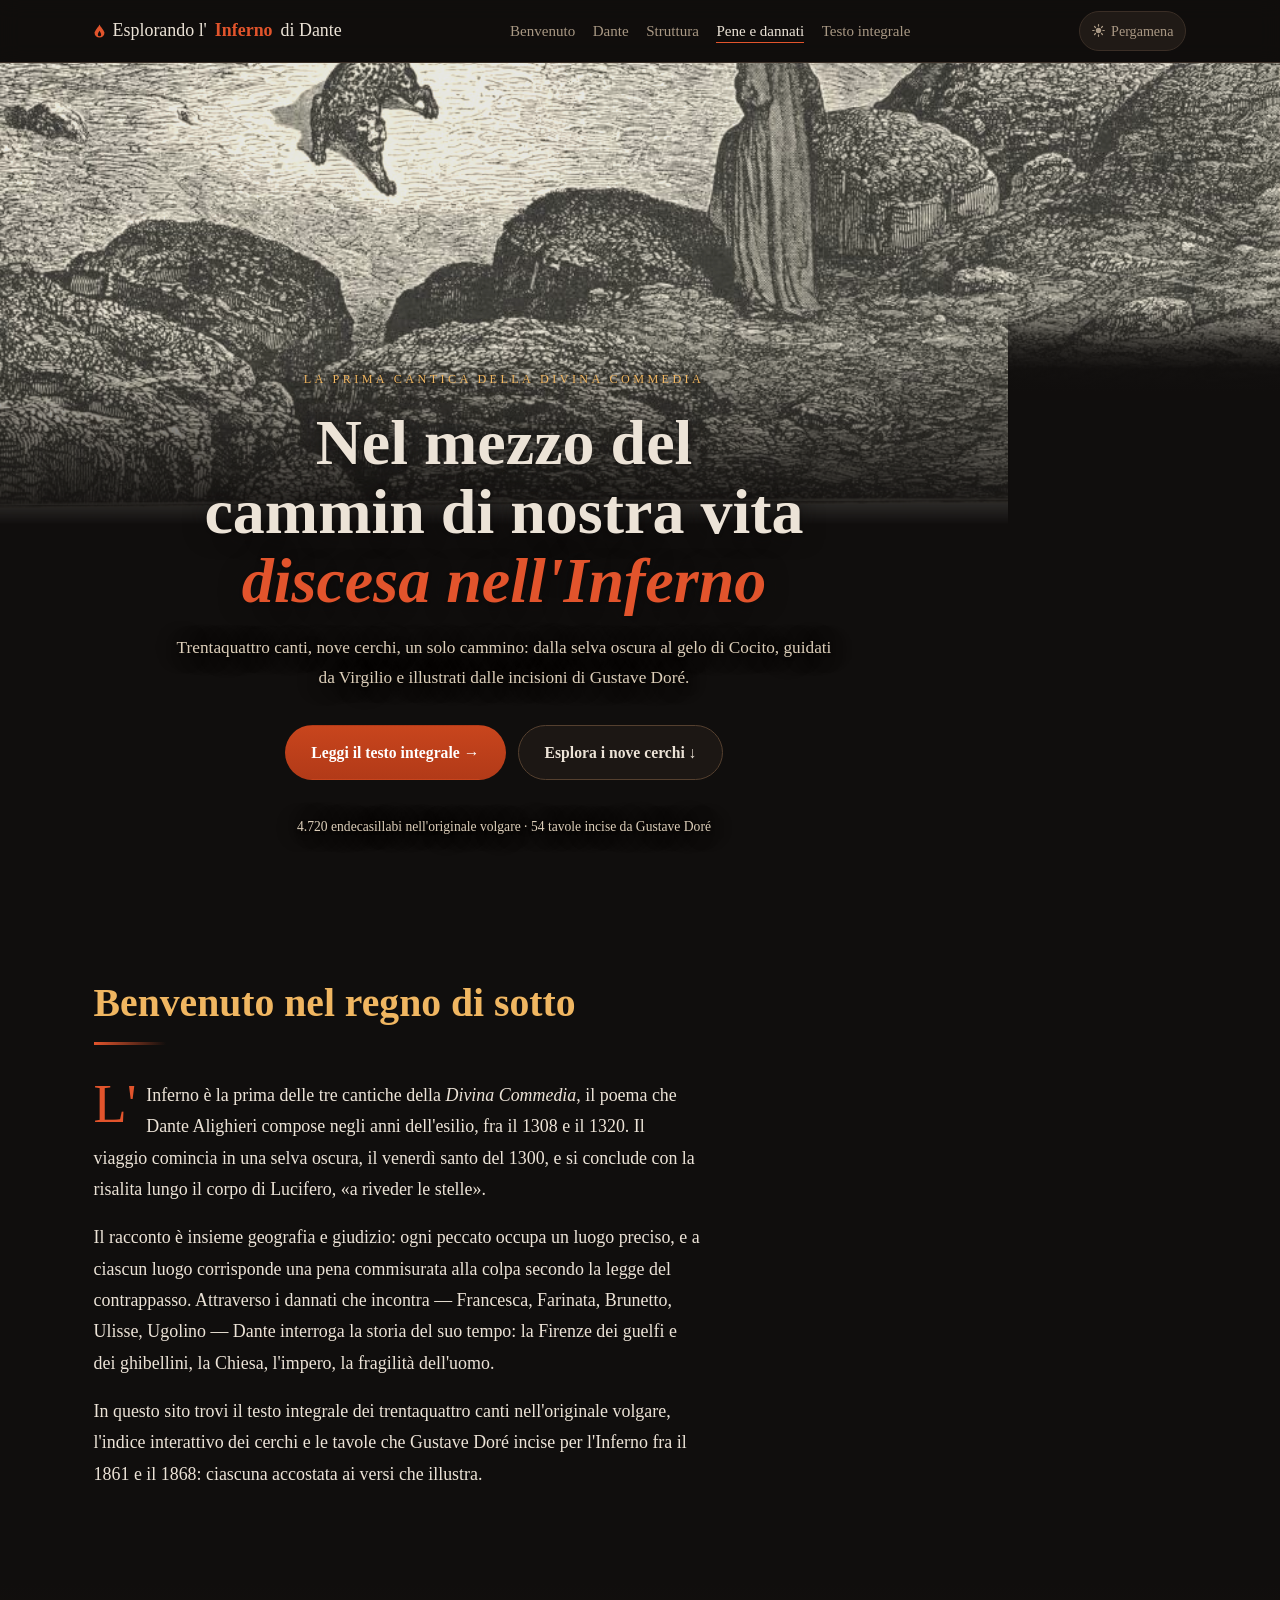
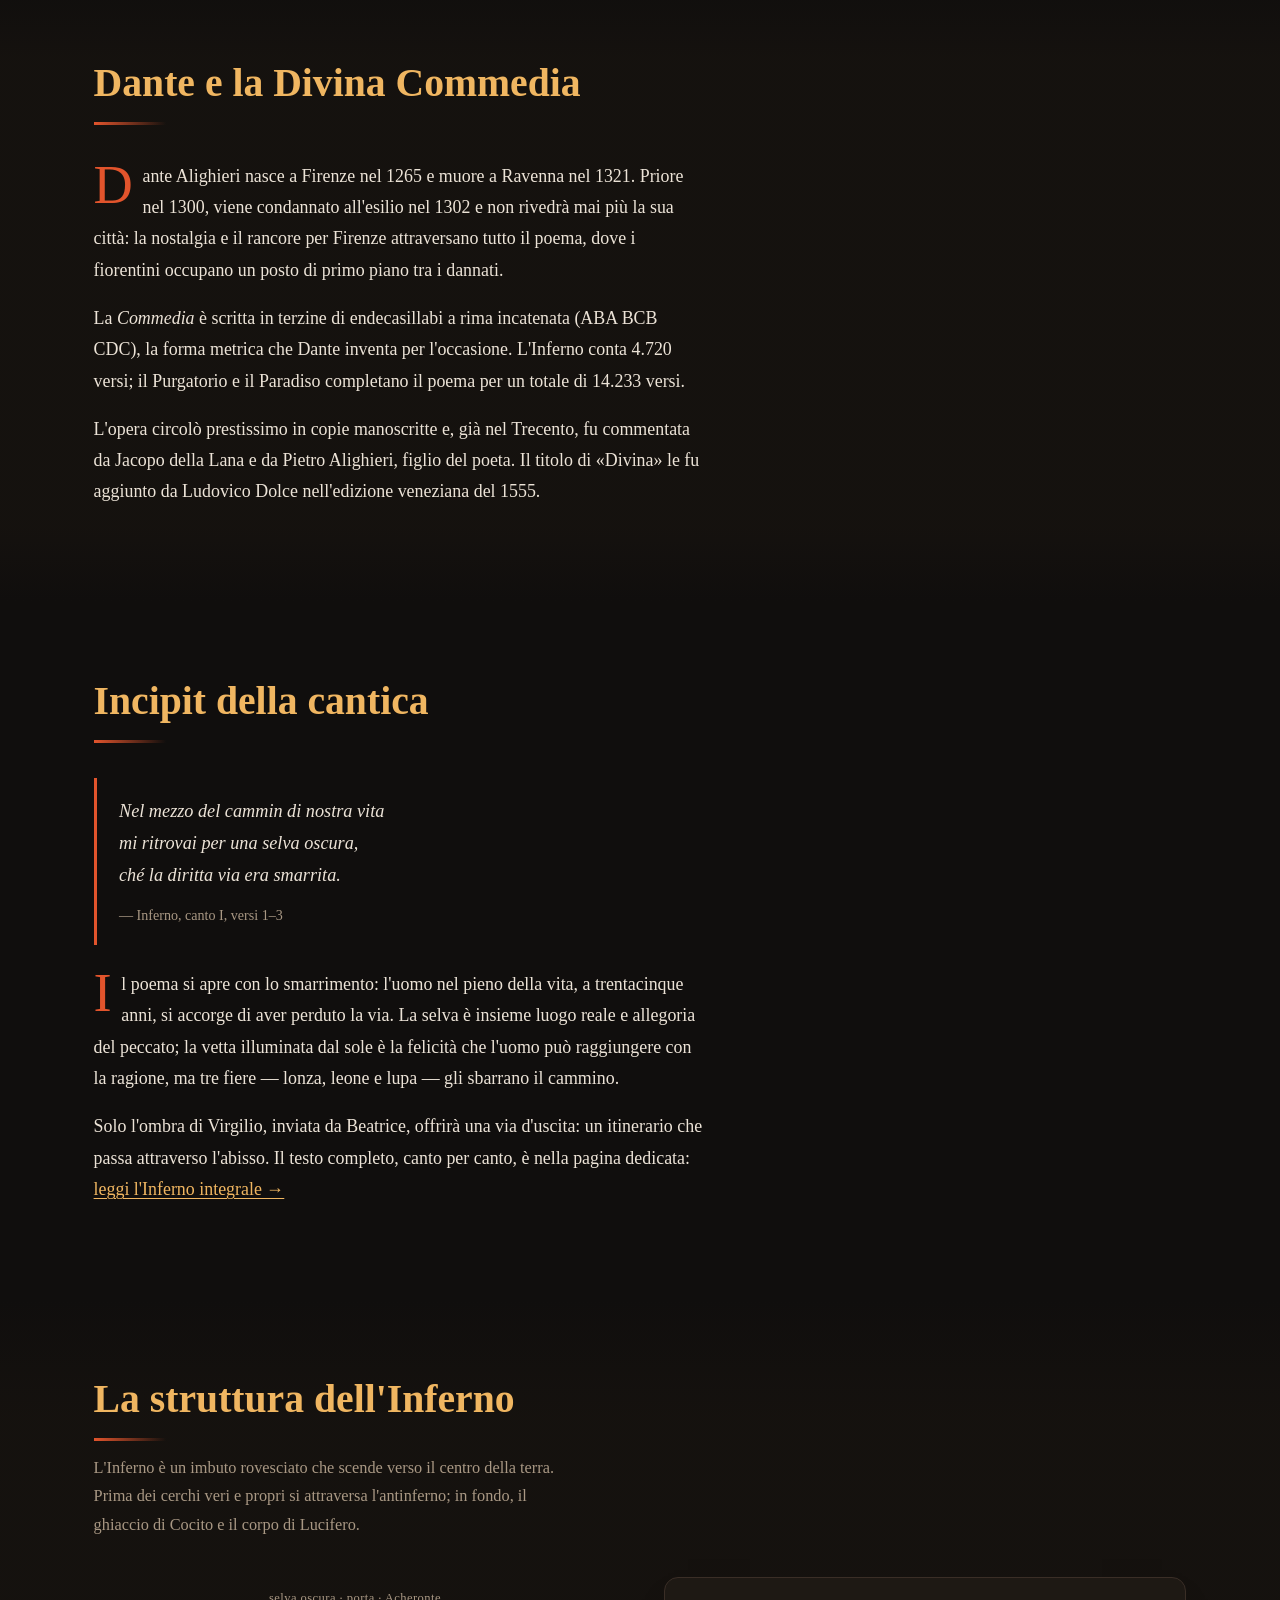
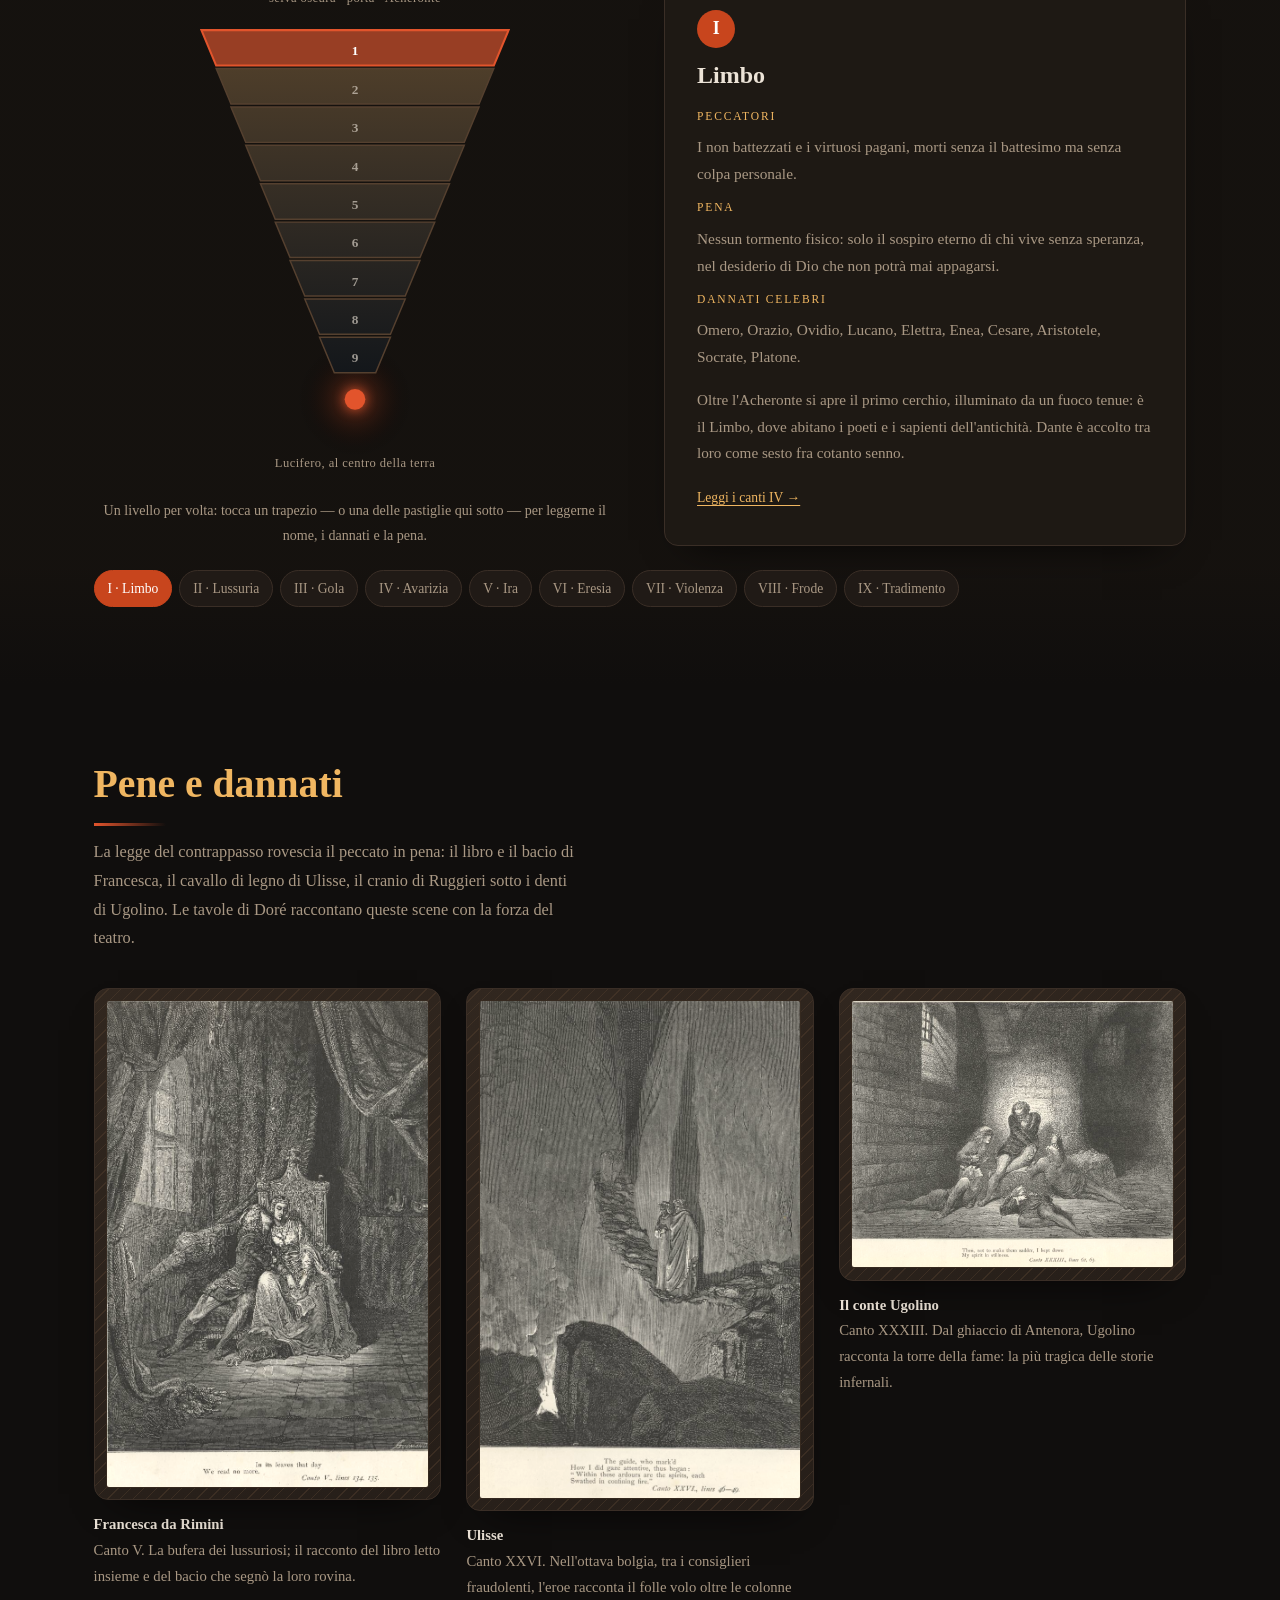
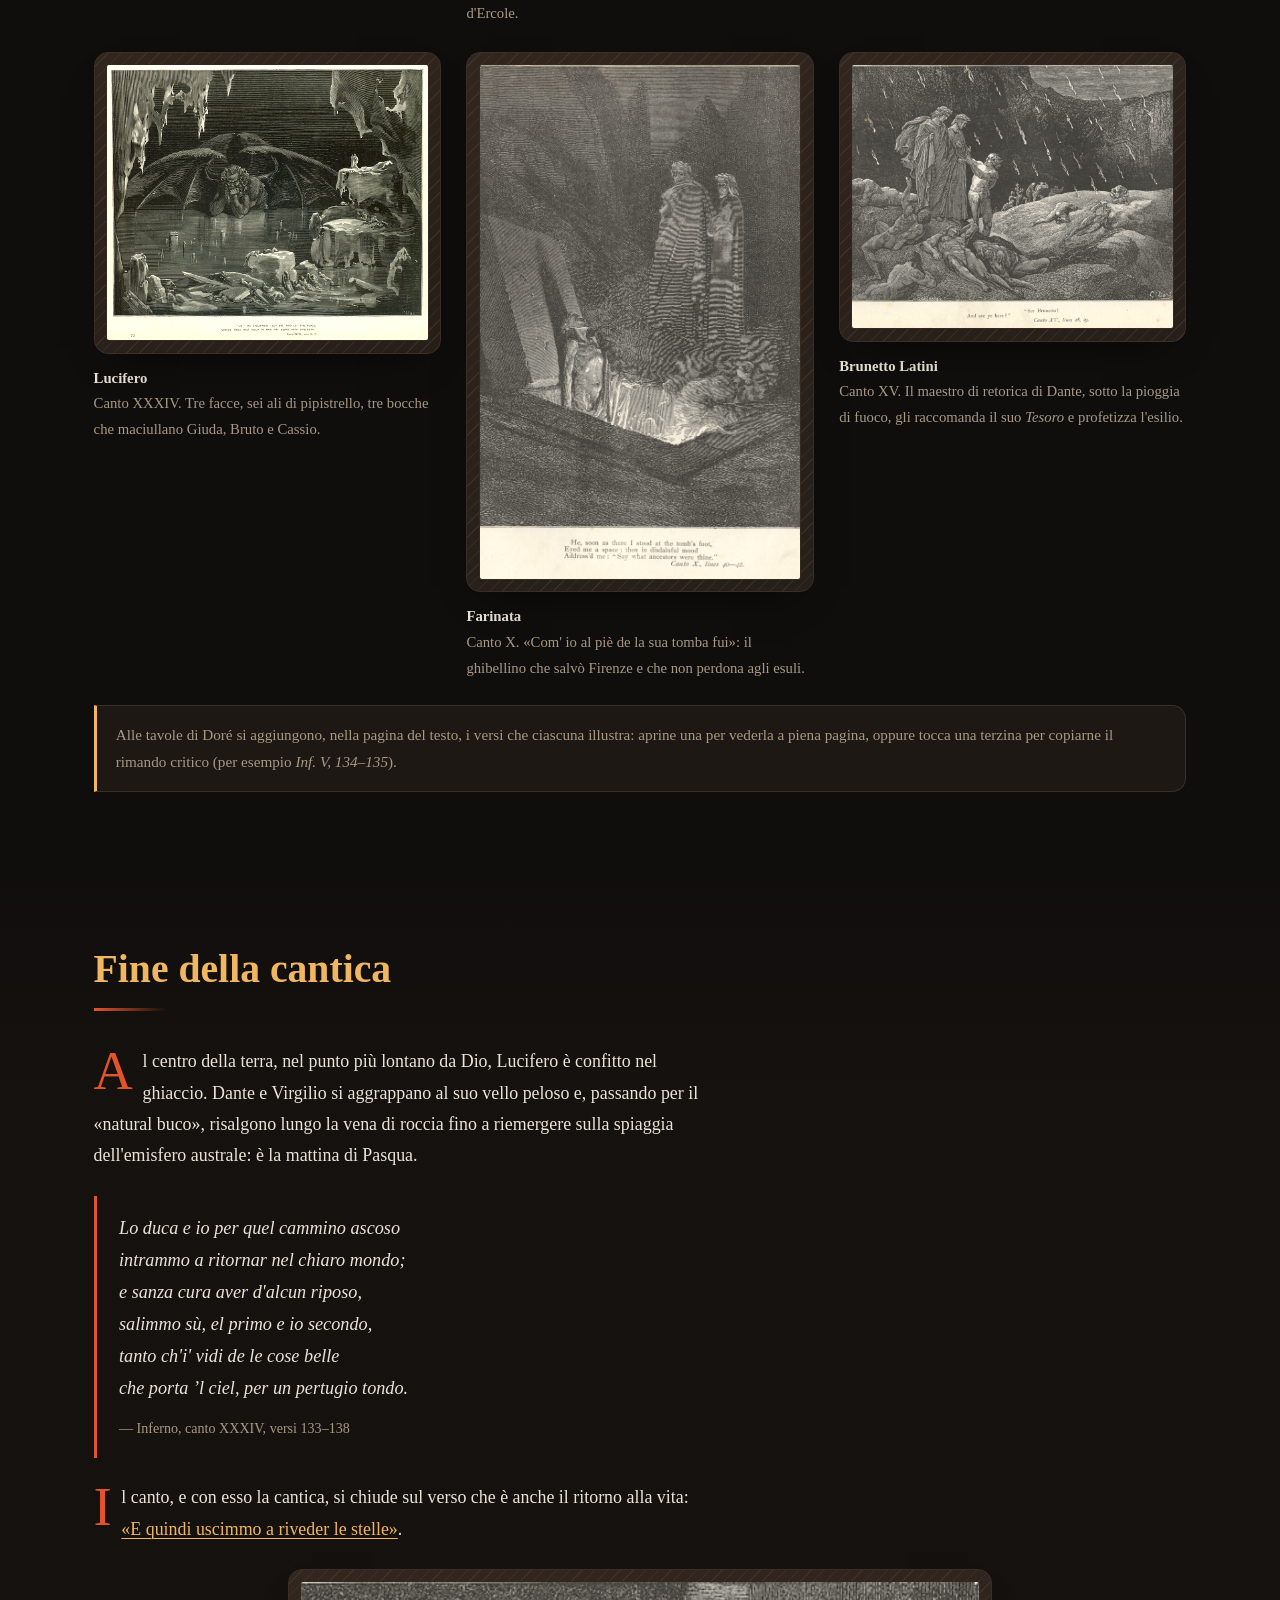
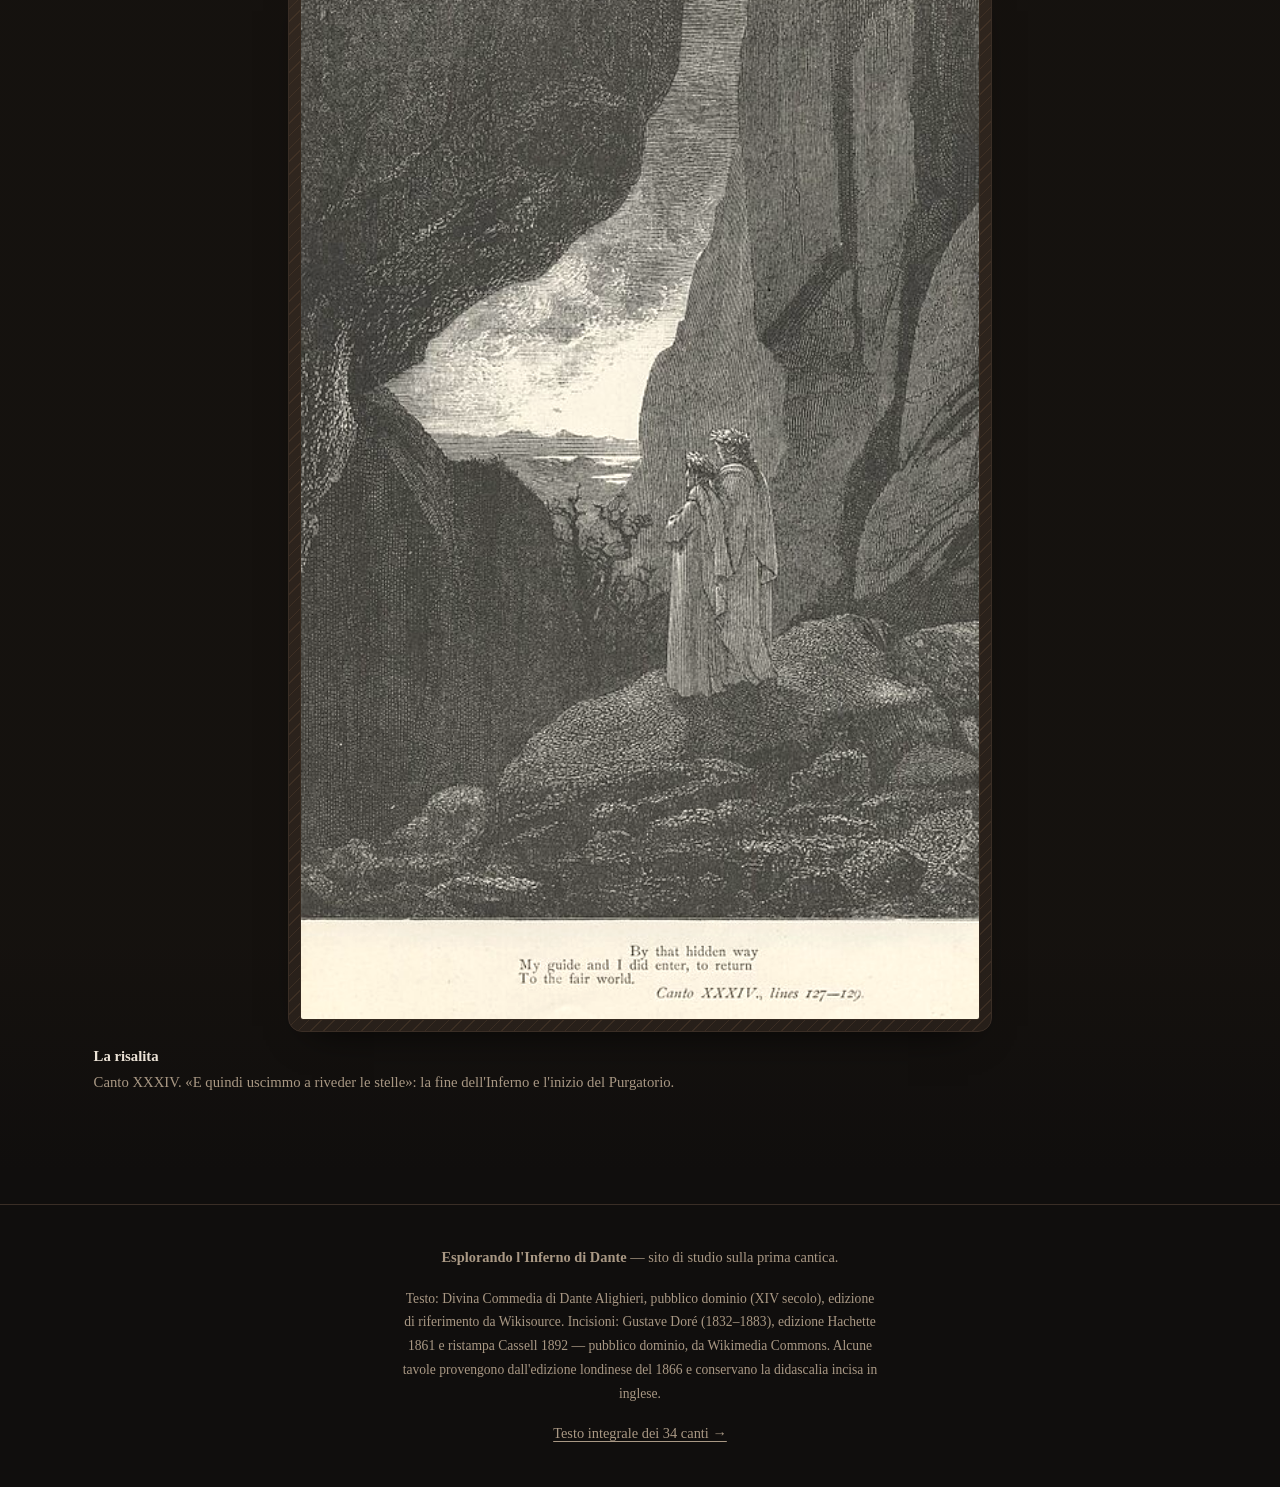
==== commit a69fa330: "Inquadra la copertina e fa girare i segnaposti solo dove si vedono La copertina aveva il velo tarato" ====
--- a/index.html
+++ b/index.html
@@ -36,7 +36,7 @@
             } catch (e) { /* memoria locale negata: resta il tema predefinito */ }
         })();
     </script>
-    <link rel="stylesheet" href="assets/site.css?v=5fa249b3">
+    <link rel="stylesheet" href="assets/site.css?v=59dc2685">
     <script type="application/ld+json">
         {
             "@context": "https://schema.org",
@@ -89,7 +89,7 @@
 <main>
 
     <!-- Copertina -->
-    <section id="copertina" class="copertina">
+    <section id="copertina" class="copertina" data-scheletro>
         <img class="copertina-sfondo" src="assets/dore/canto-01-1.jpg" alt="" aria-hidden="true"
              width="977" height="828" decoding="async" fetchpriority="high">
         <div class="container copertina-interna">
@@ -416,7 +416,7 @@
 
             <div class="tavole">
                 <figure class="tavola da-comparire">
-                    <button type="button" class="tavola-immagine" data-tavola
+                    <button type="button" class="tavola-immagine" data-scheletro data-tavola
                             data-didascalia="Paolo e Francesca: il libro di Lancillotto, il bacio, la rovina dei due cognati."
                             data-versi="Inferno, canto V, versi 133–135"
                             data-credito="Incisione di Gustave Doré, 1861 — pubblico dominio (Wikimedia Commons)">
@@ -431,7 +431,7 @@
                 </figure>
 
                 <figure class="tavola da-comparire">
-                    <button type="button" class="tavola-immagine" data-tavola
+                    <button type="button" class="tavola-immagine" data-scheletro data-tavola
                             data-didascalia="Le fiamme dei consiglieri fraudolenti; tra loro la fiamma di Ulisse e Diomede: «de’ remi facemmo ali al folle volo»."
                             data-versi="Inferno, canto XXVI, versi 46–51"
                             data-credito="Incisione di Gustave Doré, 1861 — pubblico dominio (Wikimedia Commons)">
@@ -446,7 +446,7 @@
                 </figure>
 
                 <figure class="tavola da-comparire">
-                    <button type="button" class="tavola-immagine" data-tavola
+                    <button type="button" class="tavola-immagine" data-scheletro data-tavola
                             data-didascalia="Nella torre della fame, i figli si offrono al padre: Ugolino tace e si rode dentro."
                             data-versi="Inferno, canto XXXIII, versi 61–63"
                             data-credito="Incisione di Gustave Doré, 1861 — pubblico dominio (Wikimedia Commons)">
@@ -461,7 +461,7 @@
                 </figure>
 
                 <figure class="tavola da-comparire">
-                    <button type="button" class="tavola-immagine" data-tavola
+                    <button type="button" class="tavola-immagine" data-scheletro data-tavola
                             data-didascalia="«Ecco Dite»: davanti a Dante e Virgilio si leva Lucifero, «lo imperador del doloroso regno»."
                             data-versi="Inferno, canto XXXIV, versi 19–21"
                             data-credito="Incisione di Gustave Doré, 1861 — pubblico dominio (Wikimedia Commons)">
@@ -476,7 +476,7 @@
                 </figure>
 
                 <figure class="tavola da-comparire">
-                    <button type="button" class="tavola-immagine" data-tavola
+                    <button type="button" class="tavola-immagine" data-scheletro data-tavola
                             data-didascalia="Farinata degli Uberti si leva dal sepolcro infuocato degli eretici: «Chi fuor li maggior tui?»."
                             data-versi="Inferno, canto X, versi 40–42"
                             data-credito="Incisione di Gustave Doré, 1861 — pubblico dominio (Wikimedia Commons)">
@@ -491,7 +491,7 @@
                 </figure>
 
                 <figure class="tavola da-comparire">
-                    <button type="button" class="tavola-immagine" data-tavola
+                    <button type="button" class="tavola-immagine" data-scheletro data-tavola
                             data-didascalia="Brunetto Latini prende Dante per la veste, tra i sodomiti del sabbione: «Siete voi qui, ser Brunetto?»."
                             data-versi="Inferno, canto XV, versi 28–30"
                             data-credito="Incisione di Gustave Doré, 1861 — pubblico dominio (Wikimedia Commons)">
@@ -550,7 +550,7 @@
 
             <div class="tavole">
                 <figure class="tavola tavola-in-evidenza da-comparire">
-                    <button type="button" class="tavola-immagine" data-tavola
+                    <button type="button" class="tavola-immagine" data-scheletro data-tavola
                             data-didascalia="Per un cammino ascoso, lungo il corpo di Lucifero, i due poeti risalgono verso il chiaro mondo."
                             data-versi="Inferno, canto XXXIV, versi 127–129"
                             data-credito="Incisione di Gustave Doré, 1861 — pubblico dominio (Wikimedia Commons)">
@@ -582,8 +582,8 @@
     </div>
 </footer>
 
-<button type="button" class="torna-su" aria-label="Torna all'inizio della pagina" title="Torna su">↑</button>
-
-<script src="assets/site.js?v=5fa249b3"></script>
+<button type="button" class="torna-su" aria-label="Torna all'inizio della pagina" title="Torna su"><span class="icona-freccia-su" aria-hidden="true"></span></button>
+
+<script src="assets/site.js?v=59dc2685"></script>
 </body>
 </html>
--- a/assets/site.css
+++ b/assets/site.css
@@ -29,6 +29,11 @@
     /* Poco seppia e un filo di contrasto: le incisioni restano leggibili
        senza il velo che prima impastava i mezzi toni. */
     --tavola-filtro: sepia(0.08) contrast(1.09) brightness(1.02);
+    /* Il testo scritto sopra l'incisione di copertina: più chiaro di quello
+       normale, perché sotto non ha il fondo della pagina ma un disegno. La
+       differenza non è un capriccio: su un mezzo tono il testo smorzato
+       richiede un velo quasi pieno, questo si accontenta di due terzi. */
+    --copertina-tenue: #ddcfba;
     /* Le icone sono sagome ritagliate da un tracciato, non emoji: l'emoji la
        disegna il sistema operativo (forma e colori diversi su ogni macchina,
        e sempre a colori) e non seguirebbe il tema. Così invece prendono il
@@ -36,6 +41,17 @@
     --icona-fiamma: url("data:image/svg+xml,%3Csvg xmlns='http://www.w3.org/2000/svg' viewBox='0 0 16 20'%3E%3Cpath fill='%23000' fill-rule='evenodd' d='M8 .6C9.5 4.3 12.2 6.1 13.6 9c1 2 1.6 3 1.6 3.4a7.2 7.2 0 0 1-14.4 0c0-.4.6-1.4 1.6-3.4C3.8 6.1 6.5 4.3 8 .6ZM8 9.6c1 2.4 2.4 3.4 2.4 5.8a2.4 2.4 0 0 1-4.8 0c0-2.4 1.4-3.4 2.4-5.8Z'/%3E%3C/svg%3E");
     --icona-sole: url("data:image/svg+xml,%3Csvg xmlns='http://www.w3.org/2000/svg' viewBox='0 0 16 16'%3E%3Ccircle cx='8' cy='8' r='3.3' fill='%23000'/%3E%3Cpath fill='none' stroke='%23000' stroke-width='1.5' stroke-linecap='round' d='M8 .9v1.7M8 13.4v1.7M.9 8h1.7M13.4 8h1.7M3.1 3.1l1.2 1.2M11.7 11.7l1.2 1.2M3.1 12.9l1.2-1.2M11.7 4.3l1.2-1.2'/%3E%3C/svg%3E");
     --icona-luna: url("data:image/svg+xml,%3Csvg xmlns='http://www.w3.org/2000/svg' viewBox='0 0 16 16'%3E%3Cpath fill='%23000' d='M9.4 1a6.5 6.5 0 1 0 5.6 9.9A5.2 5.2 0 0 1 9.4 1Z'/%3E%3C/svg%3E");
+    /* Anche i piccoli comandi sono disegnati: la croce, la freccia in cima e
+       l'ingrandisci erano caratteri (✕ ⤢ ↑) che ogni sistema rende con un
+       disegno suo, e che non prendevano il colore del comando. */
+    --icona-croce: url("data:image/svg+xml,%3Csvg xmlns='http://www.w3.org/2000/svg' viewBox='0 0 16 16'%3E%3Cpath fill='none' stroke='%23000' stroke-width='2' stroke-linecap='round' d='M4 4l8 8M12 4l-8 8'/%3E%3C/svg%3E");
+    --icona-freccia-su: url("data:image/svg+xml,%3Csvg xmlns='http://www.w3.org/2000/svg' viewBox='0 0 16 16'%3E%3Cpath fill='none' stroke='%23000' stroke-width='2' stroke-linecap='round' stroke-linejoin='round' d='M8 13.4V3.4M3.6 7.6L8 3.2l4.4 4.4'/%3E%3C/svg%3E");
+    --icona-ingrandisci: url("data:image/svg+xml,%3Csvg xmlns='http://www.w3.org/2000/svg' viewBox='0 0 16 16'%3E%3Cpath fill='none' stroke='%23000' stroke-width='1.8' stroke-linecap='round' stroke-linejoin='round' d='M9.6 2.4h4v4M13.6 2.4L8.8 7.2M6.4 13.6h-4v-4M2.4 13.6l4.8-4.8'/%3E%3C/svg%3E");
+    /* Il segnaposto che tiene il posto di un'incisione mentre arriva: un
+       cartoncino con una trama appena accennata, non un rettangolo vuoto. */
+    --scheletro-chiaro: color-mix(in srgb, var(--surface-2) 84%, var(--border-forte));
+    --scheletro-scuro: color-mix(in srgb, var(--surface) 88%, var(--border-forte));
+    --scheletro-trama: color-mix(in srgb, var(--border-forte) 42%, transparent);
     --raggio: 14px;
     --larghezza: 1160px;
     --colonna-testo: 38rem;
@@ -59,6 +75,9 @@
     --alone: color-mix(in srgb, var(--accent) 14%, transparent);
     --ombra: 0 16px 36px -26px rgba(70, 45, 20, 0.65);
     --tavola-filtro: sepia(0.16) contrast(1.04) brightness(1.01);
+    /* Sulla pergamena il disegno è chiaro e il testo scuro: qui il tono
+       tenue è un bruno caldo, non un bianco spento. */
+    --copertina-tenue: #4a3a28;
     color-scheme: light;
 }
 
@@ -341,6 +360,35 @@
 html[data-tema="chiaro"] .icona-sole {
     display: none;
 }
+
+/* Le sagome dei piccoli comandi: si riempiono con il colore del testo che
+   hanno attorno, quindi seguono il tema e lo stato (normale, passaggio,
+   fuoco) senza che nessuno debba scriverlo per ciascuna. L'ingrandisci della
+   tavola non è qui: vive sulla tavola stessa, e lì si porta il suo alone. */
+.icona-croce,
+.icona-freccia-su {
+    display: inline-block;
+    flex: none;
+    background: currentColor;
+    -webkit-mask: center / contain no-repeat;
+    mask: center / contain no-repeat;
+}
+
+.icona-croce {
+    width: 0.62em;
+    height: 0.62em;
+    -webkit-mask-image: var(--icona-croce);
+    mask-image: var(--icona-croce);
+}
+
+.icona-freccia-su {
+    width: 1.05em;
+    height: 1.05em;
+    -webkit-mask-image: var(--icona-freccia-su);
+    mask-image: var(--icona-freccia-su);
+}
+
+
 
 input.controllo::placeholder {
     color: var(--muted);
@@ -555,55 +603,149 @@
 .copertina {
     position: relative;
     display: grid;
-    align-items: center;
-    min-height: min(88vh, 46rem);
-    padding-block: clamp(3.5rem, 8vw, 7rem);
+    /* Il testo in basso e l'incisione in alto, che si vede davvero. Prima era
+       tutto coperto da un velo uniforme: il disegno spariva e la copertina
+       sembrava una macchia scura. Ora il velo cresce verso il basso e diventa
+       pieno solo dove c'è da leggere. */
+    /* Due righe dichiarate: la fascia del disegno in alto, il testo in basso.
+       Così la copertina non dipende dall'altezza delle parole, e il velo sa
+       dove deve arrivare pieno. */
+    grid-template-rows: minmax(7rem, 34vh) auto;
+    align-items: end;
+    min-height: min(96vh, 46rem);
+    padding-block: 0 clamp(2.5rem, 6vw, 4rem);
     overflow: hidden;
     text-align: center;
     isolation: isolate;
+}
+
+/* Il luccichio del segnaposto anche qui, sulla prima cosa che si vede: la
+   copertina si disegna in alto, sopra il disegno e sotto il velo, e prende la
+   stessa rampa di scioglimento dell'immagine. Si accende con lo stesso
+   `data-attesa` delle tavole — lo script lo scrive quando il riquadro si
+   avvicina allo schermo — e sparisce da sé quando l'incisione arriva. */
+.copertina::before {
+    content: "";
+    position: absolute;
+    inset: 0 0 auto;
+    height: 55%;
+    z-index: -1;
+    pointer-events: none;
+    background: linear-gradient(
+        100deg,
+        transparent 32%,
+        color-mix(in srgb, var(--text) 7%, transparent) 50%,
+        transparent 68%
+    );
+    background-size: 220% 100%;
+    background-position: 135% 0;
+    -webkit-mask-image: linear-gradient(180deg, #000 62%, transparent);
+    mask-image: linear-gradient(180deg, #000 62%, transparent);
+}
+
+.copertina[data-attesa="true"]::before {
+    animation: scheletro-scorre 2.6s linear infinite;
+}
+
+.copertina[data-pronta="true"]::before,
+.copertina[data-errore="true"]::before {
+    animation: none;
+    opacity: 0;
 }
 
 /* L'illustrazione di sfondo è un <img> e non una background-image: così il
    percorso resta relativo al documento e non al foglio di stile. */
 .copertina-sfondo {
     position: absolute;
-    inset: 0;
+    inset: 0 0 auto;
     z-index: -2;
     width: 100%;
-    height: 100%;
+    /* La copertina è un riquadro verticale, l'incisione è orizzontale: a
+       tutta altezza il taglio di `cover` cade sui lati e resta scoperta
+       tutta l'altezza del disegno, cioè cielo e rupe sopra, figure dietro
+       al testo. Misurato sull'incisione del canto I: il tratto denso —
+       Dante, la lonza — sta fra il 55% e l'85% dell'altezza, e sotto il 90%
+       c'è carta bianca. Qui il disegno prende solo la fascia alta, con
+       l'altezza legata a quella della copertina, e l'inquadratura si sposta
+       con `object-position` sulla parte che ha qualcosa da mostrare. */
+    height: 55%;
     object-fit: cover;
-    object-position: center 35%;
-    filter: grayscale(0.1) sepia(0.12) contrast(1.1) brightness(1.06);
-    opacity: 0.82;
+    object-position: center 80%;
+    /* Il fondo della fascia si scioglie invece di tagliarsi: sotto c'è il
+       testo, e un orlo netto si vedrebbe come uno sbaglio. */
+    -webkit-mask-image: linear-gradient(180deg, #000 62%, transparent);
+    mask-image: linear-gradient(180deg, #000 62%, transparent);
+    /* Il disegno si vede di più: prima il velo lo impastava, e la copertina
+       sembrava una macchia scura con sopra del testo. */
+    --copertina-filtro: grayscale(0.06) sepia(0.14) contrast(1.16) brightness(1.1);
+    filter: var(--copertina-filtro);
+    opacity: 0.9;
+    /* Anche la copertina ha il suo segnaposto: è la prima immagine della
+       pagina e pesa più di 300 KB. La trama però è più rada e più tenue di
+       quella delle tavole: su una superficie di tutta pagina il tratteggio
+       fitto della montatura diventa una rigatina da carta da parati, e il
+       segnaposto deve somigliare a un foglio in attesa, non a un tessuto. */
+    background-color: var(--scheletro-scuro);
+    background-image:
+        repeating-linear-gradient(135deg, color-mix(in srgb, var(--border-forte) 15%, transparent) 0 1px, transparent 1px 14px),
+        linear-gradient(160deg, var(--scheletro-chiaro), var(--scheletro-scuro));
 }
 
 /* Sul tema chiaro l'incisione ha bisogno di più corpo, non di meno: qui è
    stampata su carta, e il velo che la copre deve solo schiarirle il fondo. */
 html[data-tema="chiaro"] .copertina-sfondo {
     opacity: 0.92;
-    filter: grayscale(0.04) sepia(0.22) contrast(1.1) brightness(1.1);
+    --copertina-filtro: grayscale(0.04) sepia(0.22) contrast(1.1) brightness(1.1);
+    filter: var(--copertina-filtro);
 }
 
 .copertina::after {
     content: "";
-    position: absolute;
-    inset: 0;
+    /* Il velo è una riga della griglia, non un fondo assoluto: così sta
+       *dietro al testo* invece che dietro a una percentuale dell'altezza.
+       Prima la rampa era tarata in percentuale sulla copertina, e le righe di
+       testo si spostano con lo schermo: su una finestra bassa l'occhiello
+       finiva sopra il disegno e scendeva a 1,84 di contrasto, mentre su una
+       alta passava. Ancorato alla riga del testo, lo stesso foglio di stile
+       vale a ogni altezza. */
+    grid-row: 2;
+    align-self: stretch;
+    /* Sfuma anche un po' dentro la fascia del disegno, così l'incisione non
+       finisce contro una riga netta ma si spegne nel fondo. */
+    margin-top: -4rem;
     z-index: -1;
-    /* Il tepore dell'Inferno sale dal basso, ma si spegne prima dell'orlo:
-       se toccasse il bordo inferiore, scorrendo resterebbe una striscia
-       arancione appesa sotto la testata. */
-    background:
-        radial-gradient(ellipse 62% 30% at 50% 72%, color-mix(in srgb, var(--accent) 30%, transparent), transparent),
-        linear-gradient(180deg, color-mix(in srgb, var(--bg) 62%, transparent) 0%, color-mix(in srgb, var(--bg) 78%, transparent) 45%, var(--bg) 100%);
-}
-
-html[data-tema="chiaro"] .copertina::after {
-    background:
-        radial-gradient(ellipse 62% 30% at 50% 72%, color-mix(in srgb, var(--accent) 18%, transparent), transparent),
-        linear-gradient(180deg, color-mix(in srgb, var(--bg) 62%, transparent) 0%, color-mix(in srgb, var(--bg) 76%, transparent) 52%, var(--bg) 100%);
+    pointer-events: none;
+    /* Le soglie sono in rem, cioè ancorate alla tipografia e non alla
+       finestra: a 4rem dal principio del velo comincia il testo, e lì il
+       fondo è già al 98%, quanto basta perché l'oro del tema chiaro
+       (5,03 sul fondo pieno) resti sopra il 4,5 anche nel suo pixel
+       peggiore — misurato 4,75 sulla riga dell'occhiello. Il resto della
+       rampa serve solo a sciogliere il disegno. */
+    background: linear-gradient(
+        180deg,
+        transparent 0,
+        color-mix(in srgb, var(--bg) 42%, transparent) 1.4rem,
+        color-mix(in srgb, var(--bg) 82%, transparent) 2.8rem,
+        color-mix(in srgb, var(--bg) 98%, transparent) 4rem,
+        var(--bg) 5.4rem
+    );
+}
+
+
+
+/* Ora che del disegno se ne vede di più, il testo porta con sé un alone del
+   colore del fondo: sulle zone di mezzo tono resta leggibile lo stesso. */
+.occhiello,
+.copertina h1,
+.copertina-sommario,
+.copertina-nota {
+    text-shadow:
+        0 1px 22px color-mix(in srgb, var(--bg) 82%, transparent),
+        0 1px 3px color-mix(in srgb, var(--bg) 55%, transparent);
 }
 
 .copertina-interna {
+    grid-row: 2;
     max-width: 46rem;
     margin-inline: auto;
 }
@@ -629,7 +771,7 @@
 }
 
 .copertina-sommario {
-    color: var(--muted);
+    color: var(--copertina-tenue);
     font-size: 1.08rem;
     margin-inline: auto;
     margin-bottom: 2rem;
@@ -685,7 +827,7 @@
 .copertina-nota {
     margin-top: 2.2rem;
     font-size: 0.85rem;
-    color: var(--muted);
+    color: var(--copertina-tenue);
 }
 
 /* --------------------------------------------------------------------------
@@ -805,42 +947,106 @@
     position: relative;
     display: block;
     width: 100%;
-    padding: 0;
-    background: var(--surface);
+    /* La montatura: un filo di carta attorno all'incisione, come in un volume
+       a stampa. È anche il segnaposto — mentre l'immagine arriva si vede
+       questo, non un rettangolo vuoto — e la trama a 45 gradi è quella delle
+       carte da incisione. */
+    padding: clamp(0.4rem, 1.3vw, 0.7rem);
+    background-color: var(--scheletro-scuro);
+    background-image:
+        repeating-linear-gradient(135deg, var(--scheletro-trama) 0 1px, transparent 1px 9px),
+        linear-gradient(160deg, var(--scheletro-chiaro), var(--scheletro-scuro));
     border: 1px solid var(--border);
     border-radius: var(--raggio);
     overflow: hidden;
     cursor: zoom-in;
     box-shadow: var(--ombra);
+    transition: transform 0.3s ease, box-shadow 0.3s ease, border-color 0.25s ease;
+}
+
+/* Il luccichio del segnaposto: sta sotto l'immagine, quindi sparisce da sé
+   quando l'incisione si disegna sopra; lo script ne sa di più (data-pronta) e
+   lo spegne prima, per non lasciare un'animazione a girare a vuoto. Non gira
+   però dappertutto: in questa pagina ci sono cinquantaquattro tavole, e
+   cinquantaquattro animazioni contemporanee sono lavoro sprecato per un
+   disegno che nessuno guarda. Lo script accende `data-attesa` solo sui
+   riquadri vicini allo sguardo — senza di lui il segnaposto resta, fermo,
+   una carta da incisione. */
+.tavola-immagine::before {
+    content: "";
+    position: absolute;
+    inset: 0;
+    background: linear-gradient(
+        100deg,
+        transparent 32%,
+        color-mix(in srgb, var(--text) 6%, transparent) 50%,
+        transparent 68%
+    );
+    background-size: 220% 100%;
+    /* Fuori dal riquadro quando è fermo: senza animazione non si vede nulla. */
+    background-position: 135% 0;
+    pointer-events: none;
+}
+
+.tavola-immagine[data-attesa="true"]::before {
+    animation: scheletro-scorre 2.6s linear infinite;
+}
+
+.tavola-immagine[data-pronta="true"]::before,
+.tavola-immagine[data-errore="true"]::before {
+    animation: none;
+    opacity: 0;
+}
+
+@keyframes scheletro-scorre {
+    from {
+        background-position: 135% 0;
+    }
+    to {
+        background-position: -35% 0;
+    }
 }
 
 /* Le incisioni si mostrano per intero: nessun ritaglio, solo la cornice. */
 .tavola-immagine img {
+    position: relative;
+    z-index: 1;
     width: 100%;
     height: auto;
+    border: 1px solid var(--border);
+    border-radius: 3px;
     filter: var(--tavola-filtro);
-    transition: transform 0.5s ease, filter 0.4s ease;
+    transition: filter 0.35s ease;
+}
+
+/* Il foglio intero si solleva di un soffio, invece di far scivolare
+   l'incisione dentro la sua montatura. */
+.tavola-immagine:hover,
+.tavola-immagine:focus-visible {
+    transform: translateY(-3px);
+    border-color: color-mix(in srgb, var(--oro) 50%, var(--border));
+    box-shadow: 0 24px 48px -26px rgba(0, 0, 0, 0.95);
 }
 
 .tavola-immagine:hover img,
 .tavola-immagine:focus-visible img {
-    transform: scale(1.035);
-    filter: sepia(0.1) contrast(1.08) brightness(1);
-}
-
+    filter: sepia(0.1) contrast(1.1) brightness(1.03);
+}
+
+/* L'invito a ingrandire, disegnato: compare al passaggio e al fuoco da
+   tastiera, e ha un alone scuro perché resti leggibile su una stampa chiara. */
 .tavola-immagine::after {
-    content: "⤢";
+    content: "";
     position: absolute;
-    right: 0.6rem;
-    bottom: 0.6rem;
-    width: 2rem;
-    height: 2rem;
-    display: grid;
-    place-items: center;
-    border-radius: 50%;
-    background: color-mix(in srgb, var(--bg) 72%, transparent);
-    color: var(--oro);
-    font-size: 0.95rem;
+    right: calc(clamp(0.4rem, 1.3vw, 0.7rem) + 0.5rem);
+    bottom: calc(clamp(0.4rem, 1.3vw, 0.7rem) + 0.5rem);
+    z-index: 2;
+    width: 1.35rem;
+    height: 1.35rem;
+    background: var(--oro);
+    -webkit-mask: var(--icona-ingrandisci) center / contain no-repeat;
+    mask: var(--icona-ingrandisci) center / contain no-repeat;
+    filter: drop-shadow(0 1px 4px rgba(0, 0, 0, 0.85));
     opacity: 0;
     transition: opacity 0.25s ease;
 }
@@ -1502,6 +1708,14 @@
     border: 1px solid #3a2e26;
     border-radius: 6px;
     box-shadow: 0 30px 80px -30px #000;
+    /* Anche qui il segnaposto: le tavole sono grandi e la prima apertura
+       aspetta il file, quindi il posto è già quello giusto — le misure
+       arrivano dalla miniatura — e la trama dice che sta arrivando. */
+    background-color: var(--scheletro-scuro);
+    background-image:
+        repeating-linear-gradient(135deg, var(--scheletro-trama) 0 1px, transparent 1px 9px),
+        linear-gradient(160deg, var(--scheletro-chiaro), var(--scheletro-scuro));
+    transition: opacity 0.35s ease;
 }
 
 /* Con un riquadro modale aperto la pagina di fondo non scorre. */
@@ -1647,7 +1861,6 @@
     height: 2.9rem;
     display: grid;
     place-items: center;
-    font-size: 1.1rem;
     color: var(--text);
     background: color-mix(in srgb, var(--surface) 92%, transparent);
     border: 1px solid var(--border);
@@ -1691,6 +1904,50 @@
     from {
         opacity: 0;
         transform: translateY(1.4rem);
+    }
+}
+
+/* La dissolvenza di un'immagine che arriva: si aggiunge all'arrivo e lo
+   script la toglie subito dopo, così a decidere se si vede resta lo stato
+   normale. Non tocca il filtro delle incisioni, che è un'altra cosa. */
+img.appena-arrivata {
+    animation: immagine-entra 0.55s ease;
+}
+
+@keyframes immagine-entra {
+    from {
+        opacity: 0;
+    }
+}
+
+/* L'incisione in una tavola non compare soltanto: si posa. Opacità e
+   ingrandimento, cioè due proprietà che il motore di disegno compone da sé,
+   perché con cinquanta tavole in pagina una sfocatura per ciascuna sarebbe
+   cara. Il movimento è di un punto e mezzo per cento: si vede appena, ed è
+   quello che serve perché l'arrivo non sembri uno scatto. */
+.tavola-immagine img.appena-arrivata {
+    animation: tavola-entra 0.6s ease;
+}
+
+@keyframes tavola-entra {
+    from {
+        opacity: 0;
+        transform: scale(1.015);
+    }
+}
+
+/* La copertina invece è una sola, grande, ed è la prima cosa che si vede:
+   qui la sfocatura si può permettere, perché è l'incisione che si mette a
+   fuoco sotto il titolo. Il filtro di partenza è quello vero del tema, così
+   la messa a fuoco non cambia il colore del disegno. */
+.copertina-sfondo.appena-arrivata {
+    animation: copertina-fuoco 0.9s ease;
+}
+
+@keyframes copertina-fuoco {
+    from {
+        opacity: 0;
+        filter: blur(20px) var(--copertina-filtro);
     }
 }
 
